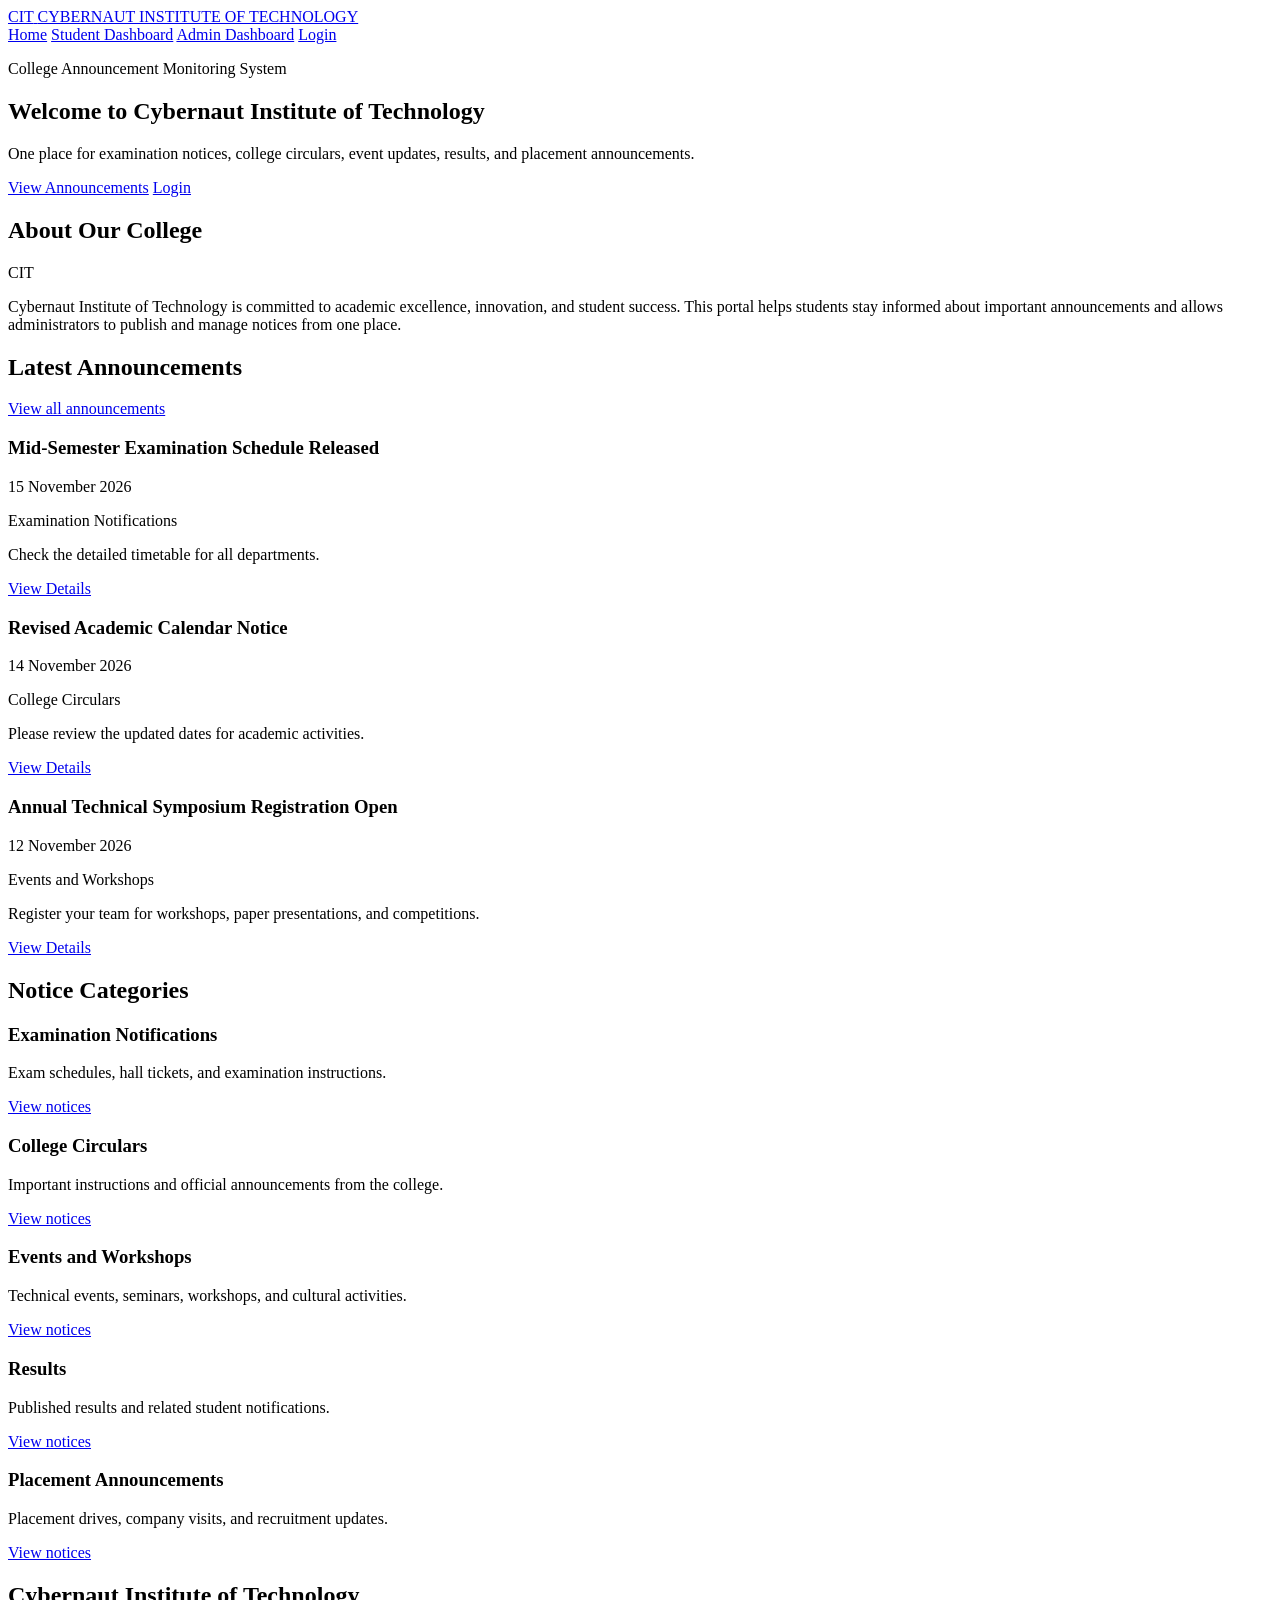
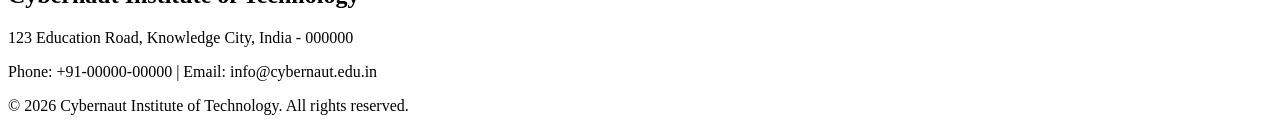
==== cybernaut-institute/index.html @ 92c9e874 "Initial commit for Cybernaut Institute" ====
<!DOCTYPE html>
<html lang="en">
<head>
  <meta charset="UTF-8">
  <meta name="viewport" content="width=device-width, initial-scale=1.0">
  <meta name="description" content="Official announcement portal of Cybernaut Institute of Technology.">
  <title>Home | Cybernaut Institute of Technology</title>

  <!-- All pages share this stylesheet and script. -->
  <link rel="stylesheet" href="css/style.css">
  <script src="js/script.js" defer></script>
</head>
<body>
  <!-- ===== HEADER SECTION ===== -->
  <header class="site-header">
    <a href="index.html" class="logo-link" aria-label="Cybernaut Institute of Technology home">
      <!-- Replace the placeholder with: <img src="images/logo.png" alt="Cybernaut Institute of Technology logo" width="80" height="80"> -->
      <span class="logo-placeholder" aria-hidden="true">CIT</span>
      <span class="college-name">CYBERNAUT INSTITUTE OF TECHNOLOGY</span>
    </a>
  </header>

  <!-- ===== NAVIGATION SECTION ===== -->
  <nav class="main-navigation" aria-label="Main navigation">
    <a href="index.html" aria-current="page">Home</a>
    <a href="student-dashboard.html">Student Dashboard</a>
    <a href="admin-dashboard.html">Admin Dashboard</a>
    <a href="login.html">Login</a>
  </nav>

  <main>
    <!-- ===== WELCOME SECTION ===== -->
    <section class="welcome-section" aria-labelledby="welcome-heading">
      <p class="welcome-label">College Announcement Monitoring System</p>
      <h1 id="welcome-heading">Welcome to Cybernaut Institute of Technology</h1>
      <p class="welcome-text">
        One place for examination notices, college circulars, event updates, results,
        and placement announcements.
      </p>
      <div class="hero-actions">
        <a href="student-dashboard.html" class="button-link">View Announcements</a>
        <a href="login.html" class="button-link button-link-secondary">Login</a>
      </div>
    </section>

    <!-- ===== COLLEGE INTRODUCTION SECTION ===== -->
    <section class="college-introduction" aria-labelledby="introduction-heading">
      <h2 id="introduction-heading">About Our College</h2>
      <div class="introduction-content">
        <div class="introduction-logo" aria-hidden="true">CIT</div>
        <p>
          Cybernaut Institute of Technology is committed to academic excellence, innovation,
          and student success. This portal helps students stay informed about important
          announcements and allows administrators to publish and manage notices from one place.
        </p>
      </div>
    </section>

    <!-- ===== LATEST ANNOUNCEMENTS PREVIEW SECTION ===== -->
    <section class="announcements-preview" aria-labelledby="latest-announcements-heading">
      <div class="section-heading-row">
        <h2 id="latest-announcements-heading">Latest Announcements</h2>
        <a href="student-dashboard.html">View all announcements</a>
      </div>

      <!-- FLASK: replace the three cards below with a loop over recent announcements. -->
      <div id="announcement-list" class="announcement-list">
        <article class="announcement-card" data-id="1" data-category="examination">
          <h3 class="announcement-title">Mid-Semester Examination Schedule Released</h3>
          <p class="announcement-date">15 November 2026</p>
          <span class="announcement-category">Examination Notifications</span>
          <p class="announcement-description">Check the detailed timetable for all departments.</p>
          <a href="#" class="view-details-link">View Details</a>
        </article>

        <article class="announcement-card" data-id="2" data-category="circular">
          <h3 class="announcement-title">Revised Academic Calendar Notice</h3>
          <p class="announcement-date">14 November 2026</p>
          <span class="announcement-category">College Circulars</span>
          <p class="announcement-description">Please review the updated dates for academic activities.</p>
          <a href="#" class="view-details-link">View Details</a>
        </article>

        <article class="announcement-card" data-id="3" data-category="events">
          <h3 class="announcement-title">Annual Technical Symposium Registration Open</h3>
          <p class="announcement-date">12 November 2026</p>
          <span class="announcement-category">Events and Workshops</span>
          <p class="announcement-description">Register your team for workshops, paper presentations, and competitions.</p>
          <a href="#" class="view-details-link">View Details</a>
        </article>
      </div>
    </section>

    <!-- ===== NOTICE CATEGORIES SECTION ===== -->
    <section class="notice-categories" aria-labelledby="categories-heading">
      <h2 id="categories-heading">Notice Categories</h2>
      <div class="category-grid">
        <article class="category-card">
          <h3>Examination Notifications</h3>
          <p>Exam schedules, hall tickets, and examination instructions.</p>
          <a href="student-dashboard.html#examination">View notices</a>
        </article>
        <article class="category-card">
          <h3>College Circulars</h3>
          <p>Important instructions and official announcements from the college.</p>
          <a href="student-dashboard.html#circular">View notices</a>
        </article>
        <article class="category-card">
          <h3>Events and Workshops</h3>
          <p>Technical events, seminars, workshops, and cultural activities.</p>
          <a href="student-dashboard.html#events">View notices</a>
        </article>
        <article class="category-card">
          <h3>Results</h3>
          <p>Published results and related student notifications.</p>
          <a href="student-dashboard.html#results">View notices</a>
        </article>
        <article class="category-card">
          <h3>Placement Announcements</h3>
          <p>Placement drives, company visits, and recruitment updates.</p>
          <a href="student-dashboard.html#placement">View notices</a>
        </article>
      </div>
    </section>
  </main>

  <!-- ===== FOOTER SECTION ===== -->
  <footer class="site-footer">
    <div>
      <h2>Cybernaut Institute of Technology</h2>
      <p>123 Education Road, Knowledge City, India - 000000</p>
      <p>Phone: +91-00000-00000 | Email: info@cybernaut.edu.in</p>
    </div>
    <p>&copy; 2026 Cybernaut Institute of Technology. All rights reserved.</p>
  </footer>
</body>
</html>
---- cybernaut-institute/css/style.css ----
/* Member 2 will write the CSS here */
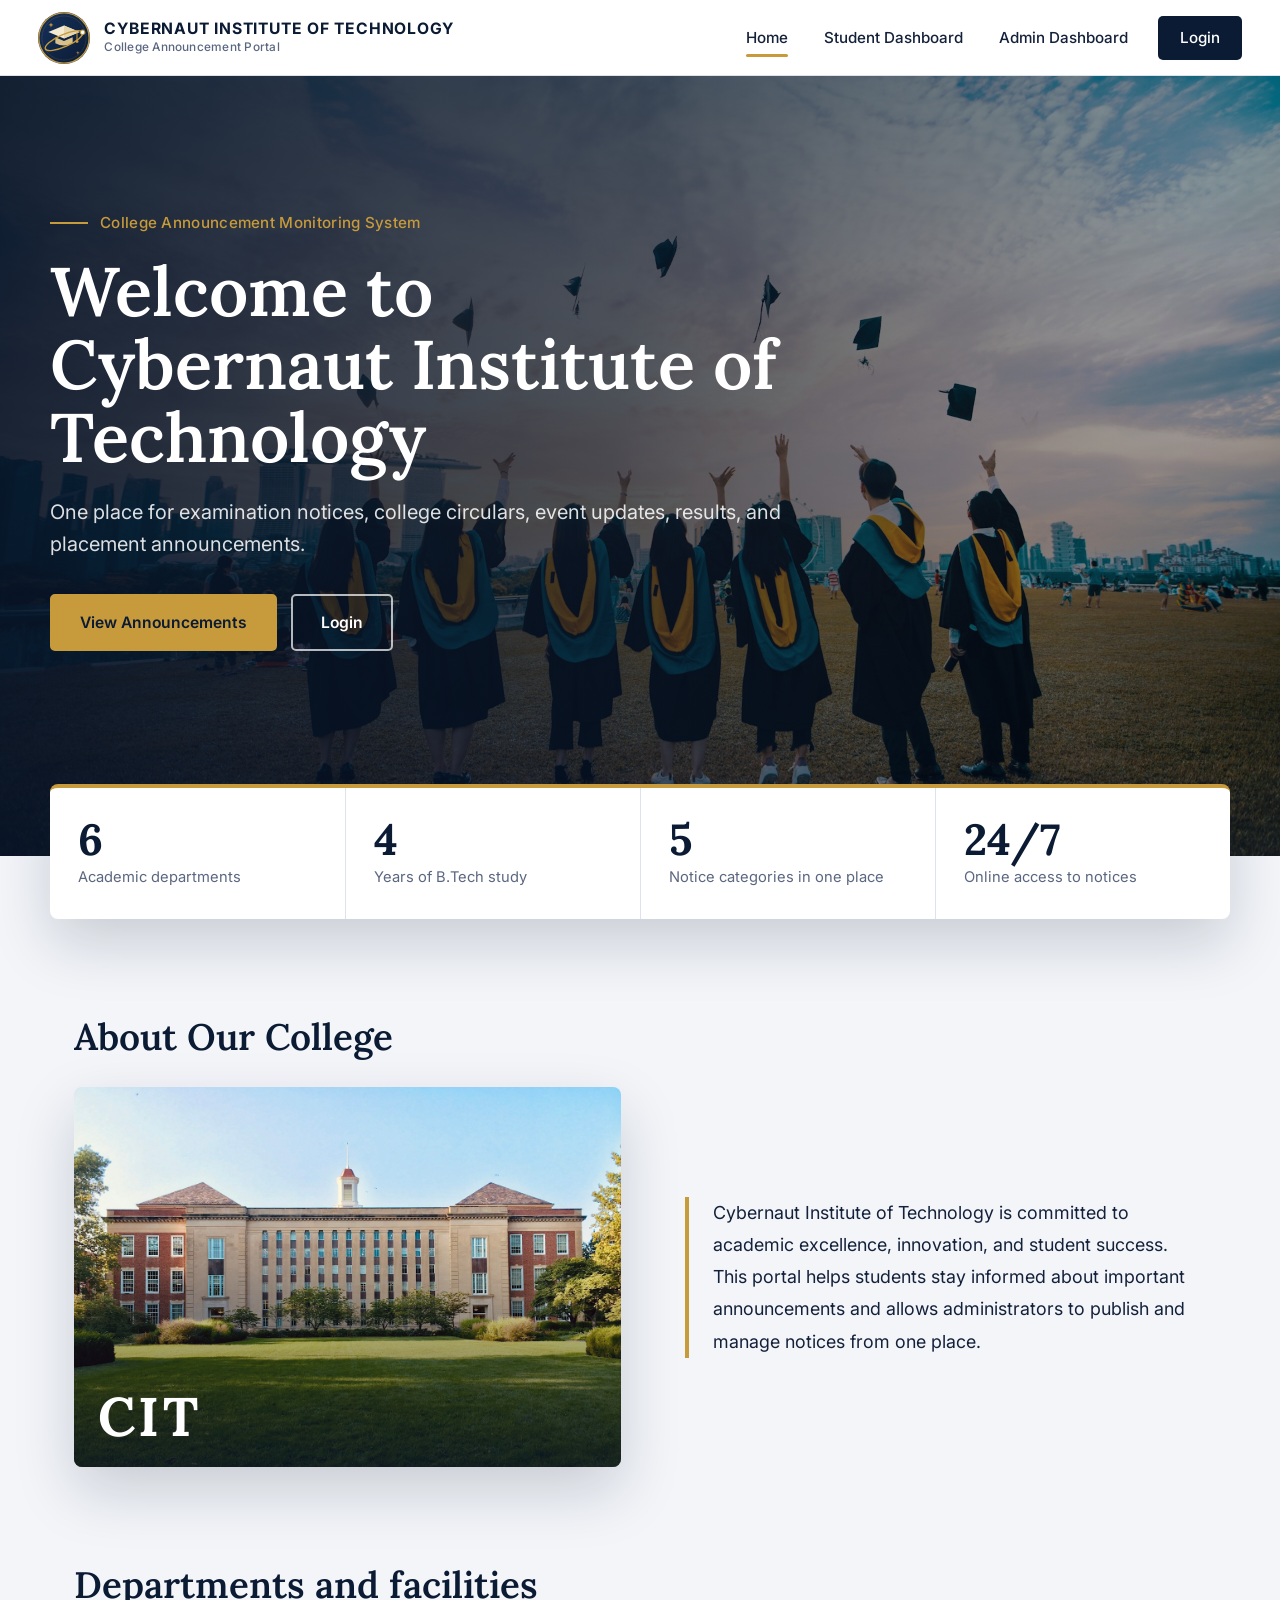
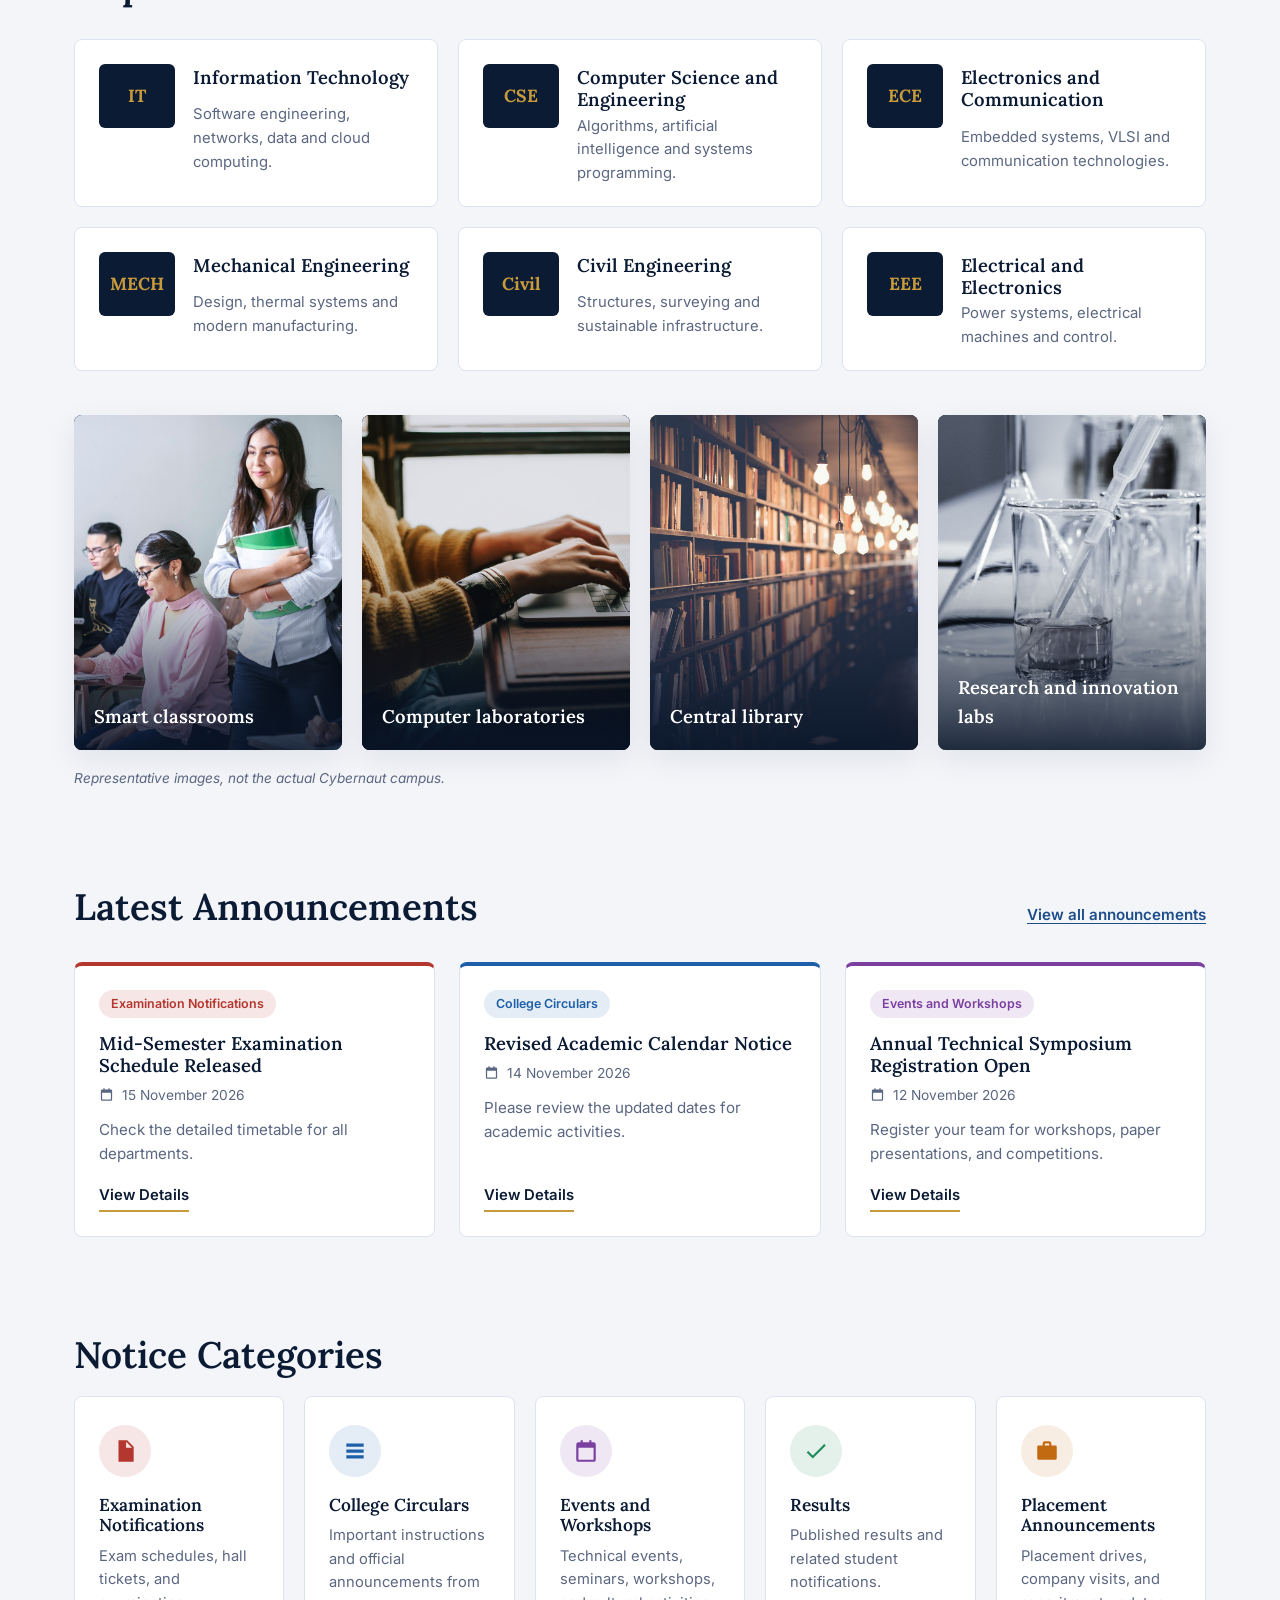
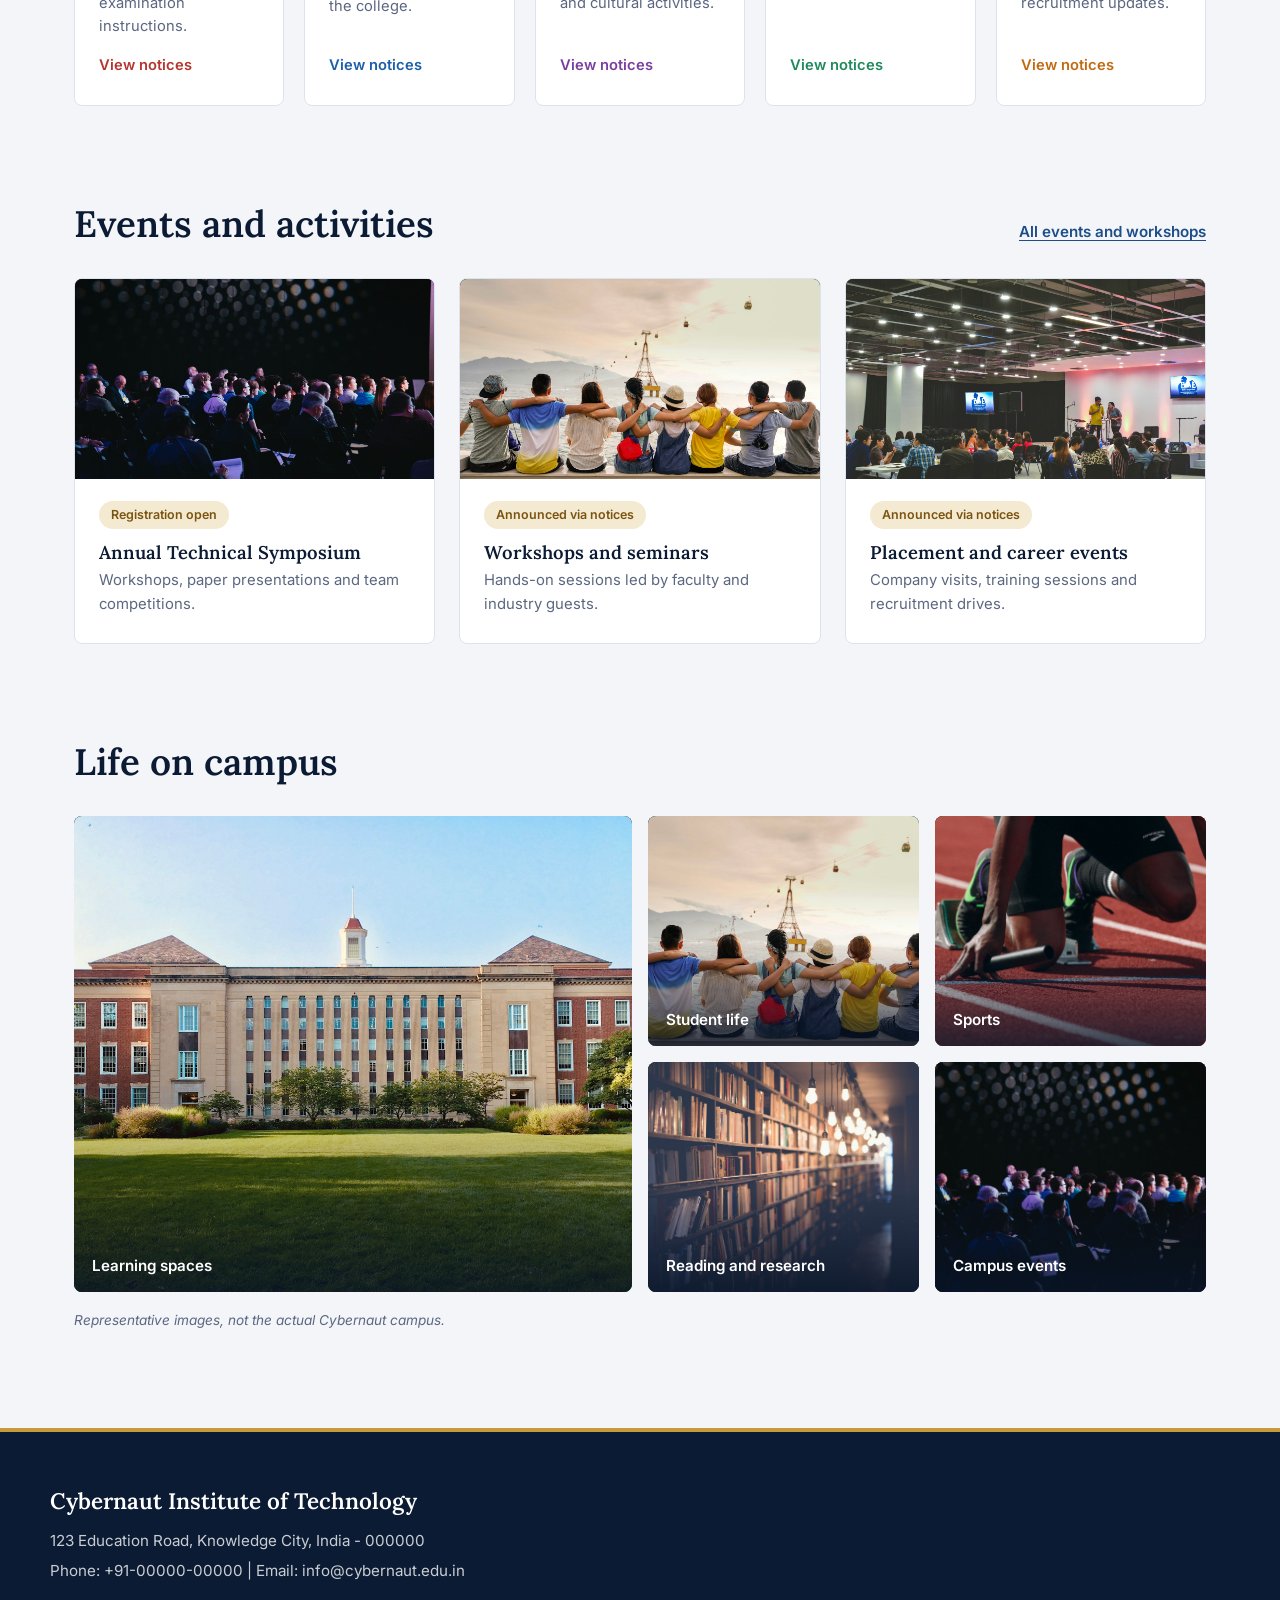
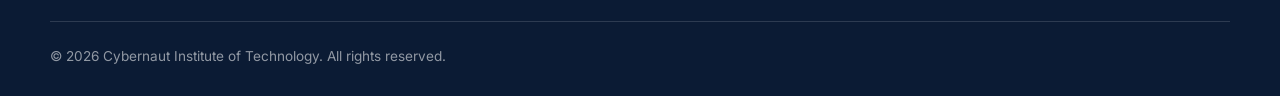
==== commit 0d826730: "Add files via upload" ====
--- a/cybernaut-institute/index.html
+++ b/cybernaut-institute/index.html
@@ -5,12 +5,13 @@
   <meta name="viewport" content="width=device-width, initial-scale=1.0">
   <meta name="description" content="Official announcement portal of Cybernaut Institute of Technology.">
   <title>Home | Cybernaut Institute of Technology</title>
+  <link rel="icon" type="image/svg+xml" href="images/logo.svg">
 
   <!-- All pages share this stylesheet and script. -->
   <link rel="stylesheet" href="css/style.css">
   <script src="js/script.js" defer></script>
 </head>
-<body>
+<body class="page-home">
   <!-- ===== HEADER SECTION ===== -->
   <header class="site-header">
     <a href="index.html" class="logo-link" aria-label="Cybernaut Institute of Technology home">
@@ -43,17 +44,50 @@
       </div>
     </section>
 
+
+    <!-- ===== CAMPUS AT A GLANCE (added by Member 2 for the design) =====
+         NOTE: figures below match the project's sample data. Replace with real college figures. -->
+    <section class="stats-strip" aria-label="Campus at a glance">
+      <div class="stat-item"><span class="stat-number">6</span><span class="stat-label">Academic departments</span></div>
+      <div class="stat-item"><span class="stat-number">4</span><span class="stat-label">Years of B.Tech study</span></div>
+      <div class="stat-item"><span class="stat-number">5</span><span class="stat-label">Notice categories in one place</span></div>
+      <div class="stat-item"><span class="stat-number">24/7</span><span class="stat-label">Online access to notices</span></div>
+    </section>
+
     <!-- ===== COLLEGE INTRODUCTION SECTION ===== -->
     <section class="college-introduction" aria-labelledby="introduction-heading">
       <h2 id="introduction-heading">About Our College</h2>
       <div class="introduction-content">
-        <div class="introduction-logo" aria-hidden="true">CIT</div>
+        <div class="introduction-logo photo photo-campus-building" aria-hidden="true"><span class="introduction-monogram">CIT</span></div>
         <p>
           Cybernaut Institute of Technology is committed to academic excellence, innovation,
           and student success. This portal helps students stay informed about important
           announcements and allows administrators to publish and manage notices from one place.
         </p>
       </div>
+    </section>
+
+    <!-- ===== DEPARTMENTS AND FACILITIES (added by Member 2 for the design) ===== -->
+    <section class="departments-section" aria-labelledby="departments-heading">
+      <div class="section-heading-row">
+        <h2 id="departments-heading">Departments and facilities</h2>
+      </div>
+      <div class="department-grid">
+        <article class="department-card"><span class="department-code">IT</span><h3>Information Technology</h3><p>Software engineering, networks, data and cloud computing.</p></article>
+        <article class="department-card"><span class="department-code">CSE</span><h3>Computer Science and Engineering</h3><p>Algorithms, artificial intelligence and systems programming.</p></article>
+        <article class="department-card"><span class="department-code">ECE</span><h3>Electronics and Communication</h3><p>Embedded systems, VLSI and communication technologies.</p></article>
+        <article class="department-card"><span class="department-code">MECH</span><h3>Mechanical Engineering</h3><p>Design, thermal systems and modern manufacturing.</p></article>
+        <article class="department-card"><span class="department-code">Civil</span><h3>Civil Engineering</h3><p>Structures, surveying and sustainable infrastructure.</p></article>
+        <article class="department-card"><span class="department-code">EEE</span><h3>Electrical and Electronics</h3><p>Power systems, electrical machines and control.</p></article>
+      </div>
+
+      <div class="facility-grid">
+        <figure class="facility-card"><div class="photo photo-classroom" role="img" aria-label="Representative image of a smart classroom"></div><figcaption>Smart classrooms</figcaption></figure>
+        <figure class="facility-card"><div class="photo photo-computer-lab" role="img" aria-label="Representative image of a computer laboratory"></div><figcaption>Computer laboratories</figcaption></figure>
+        <figure class="facility-card"><div class="photo photo-library" role="img" aria-label="Representative image of a library"></div><figcaption>Central library</figcaption></figure>
+        <figure class="facility-card"><div class="photo photo-research-lab" role="img" aria-label="Representative image of a research laboratory"></div><figcaption>Research and innovation labs</figcaption></figure>
+      </div>
+      <p class="image-note">Representative images, not the actual Cybernaut campus.</p>
     </section>
 
     <!-- ===== LATEST ANNOUNCEMENTS PREVIEW SECTION ===== -->
@@ -122,6 +156,34 @@
         </article>
       </div>
     </section>
+
+    <!-- ===== EVENTS AND ACTIVITIES (added by Member 2 for the design) ===== -->
+    <section class="events-section" aria-labelledby="events-heading">
+      <div class="section-heading-row">
+        <h2 id="events-heading">Events and activities</h2>
+        <a href="student-dashboard.html#events">All events and workshops</a>
+      </div>
+      <div class="event-grid">
+        <article class="event-card"><div class="photo photo-events" role="img" aria-label="Representative image of a college event"></div><div class="event-body"><span class="event-status">Registration open</span><h3>Annual Technical Symposium</h3><p>Workshops, paper presentations and team competitions.</p></div></article>
+        <article class="event-card"><div class="photo photo-student-activity" role="img" aria-label="Representative image of students working together"></div><div class="event-body"><span class="event-status">Announced via notices</span><h3>Workshops and seminars</h3><p>Hands-on sessions led by faculty and industry guests.</p></div></article>
+        <article class="event-card"><div class="photo photo-graduation" role="img" aria-label="Representative image of a graduation ceremony"></div><div class="event-body"><span class="event-status">Announced via notices</span><h3>Placement and career events</h3><p>Company visits, training sessions and recruitment drives.</p></div></article>
+      </div>
+    </section>
+
+    <!-- ===== CAMPUS LIFE GALLERY (added by Member 2 for the design) ===== -->
+    <section class="campus-gallery" aria-labelledby="gallery-heading">
+      <div class="section-heading-row">
+        <h2 id="gallery-heading">Life on campus</h2>
+      </div>
+      <div class="gallery-grid">
+        <figure class="gallery-item gallery-large"><div class="photo photo-campus-building" role="img" aria-label="Representative image of a modern campus building"></div><figcaption>Learning spaces</figcaption></figure>
+        <figure class="gallery-item"><div class="photo photo-student-activity" role="img" aria-label="Representative image of students on campus"></div><figcaption>Student life</figcaption></figure>
+        <figure class="gallery-item"><div class="photo photo-sports" role="img" aria-label="Representative image of campus sports"></div><figcaption>Sports</figcaption></figure>
+        <figure class="gallery-item"><div class="photo photo-library" role="img" aria-label="Representative image of a library"></div><figcaption>Reading and research</figcaption></figure>
+        <figure class="gallery-item"><div class="photo photo-events" role="img" aria-label="Representative image of a college event"></div><figcaption>Campus events</figcaption></figure>
+      </div>
+      <p class="image-note">Representative images, not the actual Cybernaut campus.</p>
+    </section>
   </main>
 
   <!-- ===== FOOTER SECTION ===== -->
--- a/cybernaut-institute/css/style.css
+++ b/cybernaut-institute/css/style.css
@@ -1 +1,615 @@
-/* Member 2 will write the CSS here */+/* ==========================================================================
+   CYBERNAUT INSTITUTE OF TECHNOLOGY - Announcement Portal
+   Member 2: UI/UX and CSS
+   Pages: index, login, student-dashboard, admin-dashboard
+   Rule: this file only styles the existing HTML. IDs, classes, form names and
+   data-attributes are untouched. To change the theme, edit the :root variables.
+   ========================================================================== */
+
+@import url("https://fonts.googleapis.com/css2?family=Inter:wght@400;500;600;700&family=Lora:wght@500;600;700&display=swap");
+
+/* ===== 1. THEME VARIABLES (change colours and fonts here) ===== */
+:root {
+  --navy: #0b1b34;
+  --navy-2: #13294b;
+  --blue: #1d4e89;
+  --gold: #c79a3b;
+  --gold-dark: #a87d22;
+  --gold-soft: #f4ead2;
+  --bg: #f3f5f9;
+  --white: #ffffff;
+  --ink: #14213a;
+  --muted: #5b6781;
+  --line: #dde3ee;
+
+  --red: #b4372f;
+  --green: #1f8a5b;
+  --amber: #b86e00;
+  --purple: #7b3fa0;
+  --sky: #1d5fa8;
+  --orange: #c26a12;
+
+  --font-head: "Lora", Georgia, "Times New Roman", serif;
+  --font-body: "Inter", "Segoe UI", system-ui, -apple-system, Arial, sans-serif;
+
+  --header-h: 76px;
+  --sidebar-w: 264px;
+  --container: 1180px;
+  --radius: 8px;
+  --radius-sm: 5px;
+  --shadow: 0 10px 30px rgba(11, 27, 52, 0.08);
+  --shadow-lg: 0 24px 60px rgba(11, 27, 52, 0.18);
+}
+
+/* ===== 2. ICONS (mask images so they take the text colour) ===== */
+:root {
+  --i-home: url("data:image/svg+xml,%3Csvg xmlns='http://www.w3.org/2000/svg' viewBox='0 0 24 24'%3E%3Cpath d='M12 3l9 8h-3v9h-5v-6h-2v6H6v-9H3z'/%3E%3C/svg%3E");
+  --i-cap: url("data:image/svg+xml,%3Csvg xmlns='http://www.w3.org/2000/svg' viewBox='0 0 24 24'%3E%3Cpath d='M12 3L1 9l11 6 9-4.9V17h2V9L12 3zM5 13.2v4L12 21l7-3.8v-4L12 17l-7-3.8z'/%3E%3C/svg%3E");
+  --i-shield: url("data:image/svg+xml,%3Csvg xmlns='http://www.w3.org/2000/svg' viewBox='0 0 24 24'%3E%3Cpath d='M12 2l8 3v6c0 5-3.4 9.7-8 11-4.6-1.3-8-6-8-11V5l8-3zm-1 13l6-6-1.4-1.4L11 12.2 8.4 9.6 7 11l4 4z'/%3E%3C/svg%3E");
+  --i-login: url("data:image/svg+xml,%3Csvg xmlns='http://www.w3.org/2000/svg' viewBox='0 0 24 24'%3E%3Cpath d='M10 17l5-5-5-5v3H3v4h7v3zM19 3h-8v2h8v14h-8v2h8a2 2 0 002-2V5a2 2 0 00-2-2z'/%3E%3C/svg%3E");
+  --i-calendar: url("data:image/svg+xml,%3Csvg xmlns='http://www.w3.org/2000/svg' viewBox='0 0 24 24'%3E%3Cpath d='M7 2v2H5a2 2 0 00-2 2v14a2 2 0 002 2h14a2 2 0 002-2V6a2 2 0 00-2-2h-2V2h-2v2H9V2H7zM5 9h14v11H5V9z'/%3E%3C/svg%3E");
+  --i-doc: url("data:image/svg+xml,%3Csvg xmlns='http://www.w3.org/2000/svg' viewBox='0 0 24 24'%3E%3Cpath d='M6 2h8l6 6v14H6V2zm7 1.5V9h5.5L13 3.5zM8 13h8v2H8v-2zm0 4h8v2H8v-2z'/%3E%3C/svg%3E");
+  --i-check: url("data:image/svg+xml,%3Csvg xmlns='http://www.w3.org/2000/svg' viewBox='0 0 24 24'%3E%3Cpath d='M9 16.2L4.8 12l-1.4 1.4L9 19 21 7l-1.4-1.4z'/%3E%3C/svg%3E");
+  --i-briefcase: url("data:image/svg+xml,%3Csvg xmlns='http://www.w3.org/2000/svg' viewBox='0 0 24 24'%3E%3Cpath d='M10 3h4a2 2 0 012 2v2h4a1 1 0 011 1v11a1 1 0 01-1 1H4a1 1 0 01-1-1V8a1 1 0 011-1h4V5a2 2 0 012-2zm0 2v2h4V5h-4z'/%3E%3C/svg%3E");
+  --i-list: url("data:image/svg+xml,%3Csvg xmlns='http://www.w3.org/2000/svg' viewBox='0 0 24 24'%3E%3Cpath d='M4 5h16v3H4V5zm0 5.5h16v3H4v-3zM4 16h16v3H4v-3z'/%3E%3C/svg%3E");
+}
+
+/* ===== 3. PHOTO SLOTS =====
+   Each photo area tries images/<name>.jpg first. If the file is missing, the
+   navy gradient underneath shows instead, so the page never looks broken.
+   To add a real photo: save it in images/ with the exact file name below. */
+.photo {
+  background-color: var(--navy-2);
+  background-size: cover;
+  background-position: center;
+  background-repeat: no-repeat;
+}
+.photo-campus-building  { background-image: url("../images/campus-building.jpg"), radial-gradient(circle at 75% 20%, rgba(199, 154, 59, 0.35), transparent 40%), repeating-linear-gradient(90deg, rgba(255, 255, 255, 0.05) 0 2px, transparent 2px 56px), linear-gradient(160deg, #13294b 0%, #1d4e89 60%, #3f86a8 100%); }
+.photo-classroom        { background-image: url("../images/classroom.jpg"), repeating-linear-gradient(90deg, rgba(255, 255, 255, 0.05) 0 2px, transparent 2px 48px), linear-gradient(150deg, #1d4e89 0%, #2b6b9c 100%); }
+.photo-computer-lab     { background-image: url("../images/computer-lab.jpg"), repeating-linear-gradient(90deg, rgba(255, 255, 255, 0.05) 0 2px, transparent 2px 48px), linear-gradient(150deg, #0b1b34 0%, #1f5f7a 100%); }
+.photo-library          { background-image: url("../images/library.jpg"), repeating-linear-gradient(90deg, rgba(255, 255, 255, 0.06) 0 2px, transparent 2px 40px), linear-gradient(150deg, #5a3d1e 0%, #8a6a3a 100%); }
+.photo-research-lab     { background-image: url("../images/research-lab.jpg"), repeating-linear-gradient(90deg, rgba(255, 255, 255, 0.05) 0 2px, transparent 2px 48px), linear-gradient(150deg, #123a3f 0%, #2a7d7a 100%); }
+.photo-events           { background-image: url("../images/events.jpg"), repeating-linear-gradient(90deg, rgba(255, 255, 255, 0.05) 0 2px, transparent 2px 48px), linear-gradient(150deg, #3b2a63 0%, #7b3fa0 100%); }
+.photo-student-activity { background-image: url("../images/student-activity.jpg"), repeating-linear-gradient(90deg, rgba(255, 255, 255, 0.05) 0 2px, transparent 2px 48px), linear-gradient(150deg, #1f4d3a 0%, #2f8a62 100%); }
+.photo-graduation       { background-image: url("../images/graduation.jpg"), repeating-linear-gradient(90deg, rgba(255, 255, 255, 0.06) 0 2px, transparent 2px 48px), linear-gradient(150deg, #7a5410 0%, #c79a3b 100%); }
+.photo-sports           { background-image: url("../images/sports.jpg"), repeating-linear-gradient(90deg, rgba(255, 255, 255, 0.05) 0 2px, transparent 2px 48px), linear-gradient(150deg, #7a2f1d 0%, #c26a12 100%); }
+
+/* ===== 4. RESET AND BASE ===== */
+*, *::before, *::after { box-sizing: border-box; }
+html { scroll-behavior: smooth; scroll-padding-top: calc(var(--header-h) + 16px); }
+body {
+  margin: 0;
+  padding-top: var(--header-h);
+  font-family: var(--font-body);
+  font-size: 16px;
+  line-height: 1.6;
+  color: var(--ink);
+  background: var(--bg);
+  overflow-x: hidden;
+  -webkit-font-smoothing: antialiased;
+}
+img { max-width: 100%; display: block; }
+h1, h2, h3 { font-family: var(--font-head); color: var(--navy); line-height: 1.2; margin: 0 0 0.5em; font-weight: 600; }
+h2 { font-size: clamp(1.7rem, 3vw, 2.3rem); }
+h3 { font-size: 1.15rem; }
+p { margin: 0 0 1em; }
+a { color: var(--blue); text-underline-offset: 3px; }
+a:hover { color: var(--gold-dark); }
+:focus-visible { outline: 3px solid var(--gold); outline-offset: 2px; border-radius: 3px; }
+
+/* ===== 5. HEADER AND TOP NAVIGATION (shared on every page) ===== */
+.site-header {
+  position: fixed; top: 0; left: 0; right: 0; z-index: 50;
+  height: var(--header-h);
+  display: flex; align-items: center;
+  padding: 0 clamp(16px, 3vw, 40px);
+  background: var(--white);
+  border-bottom: 1px solid var(--line);
+}
+.logo-link { display: flex; align-items: center; gap: 14px; text-decoration: none; color: var(--navy); }
+/* Logo: images/logo.svg. The "CIT" text stays in the HTML as a fallback but is hidden.
+   To use your own logo, replace images/logo.svg (or logo.png and change the file name below). */
+.logo-placeholder {
+  display: block; flex: none;
+  width: 52px; height: 52px; border-radius: 50%;
+  background: var(--navy) url("../images/logo.svg") center / contain no-repeat;
+  font-size: 0; color: transparent; overflow: hidden;
+}
+.college-name {
+  display: flex; flex-direction: column;
+  font-weight: 700; font-size: 0.98rem; letter-spacing: 0.05em; line-height: 1.15; color: var(--navy);
+}
+.college-name::after {
+  content: "College Announcement Portal";
+  font-weight: 500; font-size: 0.74rem; letter-spacing: 0.02em; color: var(--muted); margin-top: 3px;
+}
+
+.main-navigation {
+  position: fixed; top: 0; right: 0; z-index: 51;
+  height: var(--header-h);
+  display: flex; align-items: center; gap: 4px;
+  padding: 0 clamp(16px, 3vw, 40px);
+}
+.main-navigation a {
+  display: inline-flex; align-items: center; gap: 8px;
+  padding: 10px 16px; border-radius: var(--radius-sm);
+  font-size: 0.95rem; font-weight: 500; color: var(--ink); text-decoration: none;
+  position: relative; transition: color 0.2s, background 0.2s;
+}
+.main-navigation a::before {
+  content: ""; display: none; width: 18px; height: 18px; background: currentColor; flex: none;
+  -webkit-mask: var(--ico) center / contain no-repeat; mask: var(--ico) center / contain no-repeat;
+}
+.main-navigation a[href="index.html"] { --ico: var(--i-home); }
+.main-navigation a[href="student-dashboard.html"] { --ico: var(--i-cap); }
+.main-navigation a[href="admin-dashboard.html"] { --ico: var(--i-shield); }
+.main-navigation a[href="login.html"] { --ico: var(--i-login); }
+.main-navigation a:hover { color: var(--blue); background: var(--bg); }
+.main-navigation a[aria-current="page"]::after {
+  content: ""; position: absolute; left: 16px; right: 16px; bottom: 3px; height: 3px; background: var(--gold); border-radius: 2px;
+}
+/* Login link is a button in the top bar */
+.main-navigation a[href="login.html"] { margin-left: 10px; background: var(--navy); color: var(--white); padding: 10px 22px; }
+.main-navigation a[href="login.html"]:hover { background: var(--gold); color: var(--navy); }
+.main-navigation a[href="login.html"][aria-current="page"]::after { display: none; }
+
+/* ===== 6. BUTTONS ===== */
+.button-link, .login-button, .submit-button {
+  display: inline-flex; align-items: center; justify-content: center; gap: 8px;
+  padding: 14px 28px; border: 2px solid var(--gold); border-radius: var(--radius-sm);
+  background: var(--gold); color: var(--navy);
+  font-family: var(--font-body); font-size: 0.98rem; font-weight: 600; text-decoration: none; cursor: pointer;
+  transition: background 0.2s, color 0.2s, border-color 0.2s, transform 0.2s;
+}
+.button-link:hover, .submit-button:hover { background: #d9ae55; border-color: #d9ae55; color: var(--navy); transform: translateY(-1px); }
+.button-link-secondary { background: transparent; color: var(--white); border-color: rgba(255, 255, 255, 0.7); }
+.button-link-secondary:hover { background: var(--white); border-color: var(--white); color: var(--navy); }
+
+/* ===== 7. HOME PAGE ===== */
+/* --- 7a. Hero --- */
+.page-home .welcome-section {
+  position: relative;
+  min-height: clamp(560px, calc(100vh - var(--header-h)), 780px);
+  display: flex; flex-direction: column; justify-content: center; align-items: flex-start;
+  padding: 80px max(24px, calc((100% - var(--container)) / 2)) 150px;
+  color: var(--white);
+  background-image:
+    linear-gradient(95deg, rgba(8, 20, 40, 0.92) 0%, rgba(8, 20, 40, 0.72) 48%, rgba(8, 20, 40, 0.25) 100%),
+    url("../images/campus-hero.jpg"),
+    radial-gradient(circle at 78% 30%, rgba(199, 154, 59, 0.28), transparent 42%),
+    repeating-linear-gradient(90deg, rgba(255, 255, 255, 0.04) 0 2px, transparent 2px 64px),
+    linear-gradient(160deg, #0b1b34 0%, #17407a 55%, #2a7d9a 100%);
+  background-size: cover; background-position: center;
+}
+.page-home .welcome-section > * { max-width: 740px; }
+.welcome-label {
+  display: flex; align-items: center; gap: 12px;
+  margin-bottom: 20px; font-size: 0.95rem; font-weight: 500; color: var(--gold); letter-spacing: 0.02em;
+}
+.welcome-label::before { content: ""; width: 38px; height: 2px; background: var(--gold); }
+.welcome-section h1 { color: var(--white); font-size: clamp(2.4rem, 5.4vw, 4.3rem); line-height: 1.06; margin-bottom: 22px; }
+.welcome-text { font-size: clamp(1.05rem, 1.6vw, 1.25rem); color: rgba(255, 255, 255, 0.86); max-width: 600px; margin-bottom: 34px; }
+.hero-actions { display: flex; flex-wrap: wrap; gap: 14px; }
+
+/* --- 7b. Stats strip (overlaps the hero) --- */
+.stats-strip {
+  position: relative; z-index: 2;
+  width: min(var(--container), calc(100% - 48px)); margin: -72px auto 0;
+  display: grid; grid-template-columns: repeat(4, 1fr);
+  background: var(--white); border-radius: var(--radius); box-shadow: var(--shadow-lg);
+  border-top: 4px solid var(--gold);
+}
+.stat-item { padding: 30px 28px; display: flex; flex-direction: column; gap: 4px; }
+.stat-item + .stat-item { border-left: 1px solid var(--line); }
+.stat-number { font-family: var(--font-head); font-weight: 700; font-size: clamp(2rem, 3.4vw, 2.9rem); line-height: 1; color: var(--navy); }
+.stat-label { font-size: 0.92rem; color: var(--muted); }
+
+/* --- 7c. Shared section container --- */
+.page-home main > section:not(.welcome-section):not(.stats-strip) {
+  width: min(var(--container), 100%); margin: 0 auto; padding: 96px 24px 0;
+}
+.page-home main { padding-bottom: 96px; }
+.section-heading-row { display: flex; align-items: baseline; justify-content: space-between; gap: 16px; flex-wrap: wrap; margin-bottom: 32px; }
+.section-heading-row h2 { margin: 0; }
+.section-heading-row a { font-weight: 600; font-size: 0.95rem; }
+
+/* --- 7d. About --- */
+.college-introduction h2 { margin-bottom: 28px; }
+.introduction-content { display: grid; grid-template-columns: 1.05fr 1fr; gap: clamp(28px, 5vw, 64px); align-items: center; }
+.introduction-logo {
+  position: relative; min-height: 380px; border-radius: var(--radius); overflow: hidden; box-shadow: var(--shadow-lg);
+  display: flex; align-items: flex-end; padding: 24px;
+}
+.introduction-logo::before { content: ""; position: absolute; inset: 0; background: linear-gradient(180deg, transparent 40%, rgba(8, 20, 40, 0.75)); }
+.introduction-monogram {
+  position: relative; font-family: var(--font-head); font-weight: 700; font-size: 3.4rem; letter-spacing: 0.06em; color: var(--white); line-height: 1;
+}
+.introduction-content p { font-size: 1.12rem; line-height: 1.8; color: var(--ink); border-left: 4px solid var(--gold); padding-left: 24px; margin: 0; max-width: 56ch; }
+
+/* --- 7e. Departments and facilities --- */
+.department-grid { display: grid; grid-template-columns: repeat(auto-fill, minmax(320px, 1fr)); gap: 20px; margin-bottom: 44px; }
+.department-card {
+  background: var(--white); border: 1px solid var(--line); border-radius: var(--radius);
+  padding: 24px 24px 20px; display: grid; grid-template-columns: 76px 1fr; column-gap: 18px; align-items: start;
+  transition: box-shadow 0.25s, border-color 0.25s;
+}
+.department-card:hover { box-shadow: var(--shadow); border-color: var(--gold); }
+.department-code {
+  grid-row: 1 / span 2; display: grid; place-items: center; height: 64px; border-radius: 6px;
+  background: var(--navy); color: var(--gold); font-family: var(--font-head); font-weight: 700; font-size: 1.1rem;
+}
+.department-card h3 { margin: 2px 0 4px; }
+.department-card p { margin: 0; font-size: 0.93rem; color: var(--muted); }
+
+.facility-grid { display: grid; grid-template-columns: repeat(4, 1fr); gap: 20px; }
+.facility-card { margin: 0; position: relative; border-radius: var(--radius); overflow: hidden; aspect-ratio: 4 / 5; box-shadow: var(--shadow); }
+.facility-card .photo { position: absolute; inset: 0; transition: transform 0.6s ease; }
+.facility-card:hover .photo { transform: scale(1.05); }
+.facility-card::after { content: ""; position: absolute; inset: 0; background: linear-gradient(180deg, transparent 45%, rgba(8, 20, 40, 0.88)); pointer-events: none; }
+.facility-card figcaption { position: absolute; left: 20px; right: 20px; bottom: 18px; z-index: 1; color: var(--white); font-family: var(--font-head); font-size: 1.15rem; font-weight: 600; }
+.image-note { margin: 18px 0 0; font-size: 0.85rem; color: var(--muted); font-style: italic; }
+
+/* --- 7f. Announcement cards (also used on the student dashboard) --- */
+.announcement-list { display: grid; grid-template-columns: repeat(auto-fill, minmax(300px, 1fr)); gap: 24px; }
+.announcement-card {
+  --cat: var(--blue);
+  position: relative; display: flex; flex-direction: column;
+  background: var(--white); border: 1px solid var(--line); border-top: 4px solid var(--cat); border-radius: var(--radius);
+  padding: 24px; transition: transform 0.25s, box-shadow 0.25s;
+}
+.announcement-card:hover { transform: translateY(-4px); box-shadow: var(--shadow); }
+.announcement-card[data-category="examination"] { --cat: var(--red); }
+.announcement-card[data-category="circular"]    { --cat: var(--sky); }
+.announcement-card[data-category="events"]      { --cat: var(--purple); }
+.announcement-card[data-category="results"]     { --cat: var(--green); }
+.announcement-card[data-category="placement"]   { --cat: var(--orange); }
+.announcement-category {
+  order: 1; align-self: flex-start; margin-bottom: 14px; padding: 4px 12px; border-radius: 99px;
+  font-size: 0.78rem; font-weight: 600; color: var(--cat);
+  background: color-mix(in srgb, var(--cat) 12%, white);
+}
+.announcement-title { order: 2; font-size: 1.15rem; margin-bottom: 8px; }
+.announcement-date { order: 3; display: flex; align-items: center; gap: 8px; margin-bottom: 12px; font-size: 0.86rem; color: var(--muted); }
+.announcement-date::before {
+  content: ""; width: 15px; height: 15px; background: currentColor;
+  -webkit-mask: var(--i-calendar) center / contain no-repeat; mask: var(--i-calendar) center / contain no-repeat;
+}
+.announcement-description { order: 4; flex: 1; font-size: 0.95rem; color: var(--muted); margin-bottom: 18px; }
+.view-details-link {
+  order: 5; align-self: flex-start; font-weight: 600; font-size: 0.93rem; color: var(--navy);
+  text-decoration: none; border-bottom: 2px solid var(--gold); padding-bottom: 2px;
+}
+.view-details-link:hover { color: var(--gold-dark); }
+/* Hooks for Member 3 (JavaScript): read and bookmark visual states */
+.announcement-card.is-read { opacity: 0.72; }
+.announcement-card.is-unread::after { content: ""; position: absolute; top: 16px; right: 16px; width: 10px; height: 10px; border-radius: 50%; background: var(--gold); }
+.announcement-card.is-bookmarked { box-shadow: 0 0 0 2px var(--gold); }
+
+/* --- 7g. Notice categories --- */
+.category-grid { display: grid; grid-template-columns: repeat(auto-fit, minmax(210px, 1fr)); gap: 20px; }
+.category-card {
+  --cat: var(--blue);
+  position: relative;
+  background: var(--white); border: 1px solid var(--line); border-radius: var(--radius); padding: 28px 24px;
+  display: flex; flex-direction: column; transition: transform 0.25s, box-shadow 0.25s;
+}
+.category-card:hover { transform: translateY(-4px); box-shadow: var(--shadow); }
+.category-card:nth-child(1) { --cat: var(--red);    --ico: var(--i-doc); }
+.category-card:nth-child(2) { --cat: var(--sky);    --ico: var(--i-list); }
+.category-card:nth-child(3) { --cat: var(--purple); --ico: var(--i-calendar); }
+.category-card:nth-child(4) { --cat: var(--green);  --ico: var(--i-check); }
+.category-card:nth-child(5) { --cat: var(--orange); --ico: var(--i-briefcase); }
+/* tinted circle + icon */
+.category-card::before {
+  content: ""; width: 52px; height: 52px; margin-bottom: 18px; border-radius: 50%;
+  background: color-mix(in srgb, var(--cat) 12%, white);
+}
+.category-card::after {
+  content: ""; position: absolute; top: 41px; left: 37px; width: 26px; height: 26px; background: var(--cat);
+  -webkit-mask: var(--ico) center / contain no-repeat; mask: var(--ico) center / contain no-repeat;
+}
+.category-card h3 { font-size: 1.08rem; }
+.category-card p { flex: 1; font-size: 0.92rem; color: var(--muted); }
+.category-card a { font-weight: 600; font-size: 0.92rem; color: var(--cat); text-decoration: none; }
+.category-card a:hover { text-decoration: underline; }
+
+/* --- 7h. Events and gallery --- */
+.event-grid { display: grid; grid-template-columns: repeat(3, 1fr); gap: 24px; }
+.event-card { background: var(--white); border: 1px solid var(--line); border-radius: var(--radius); overflow: hidden; transition: box-shadow 0.25s; }
+.event-card:hover { box-shadow: var(--shadow); }
+.event-card .photo { height: 200px; }
+.event-body { padding: 22px 24px 26px; }
+.event-status { display: inline-block; margin-bottom: 12px; padding: 4px 12px; border-radius: 99px; font-size: 0.78rem; font-weight: 600; background: var(--gold-soft); color: #7a5410; }
+.event-body h3 { margin-bottom: 6px; }
+.event-body p { margin: 0; font-size: 0.93rem; color: var(--muted); }
+
+.gallery-grid { display: grid; grid-template-columns: repeat(4, 1fr); grid-auto-rows: 230px; gap: 16px; }
+.gallery-item { margin: 0; position: relative; border-radius: var(--radius); overflow: hidden; }
+.gallery-large { grid-column: span 2; grid-row: span 2; }
+.gallery-item .photo { position: absolute; inset: 0; transition: transform 0.6s ease; }
+.gallery-item:hover .photo { transform: scale(1.05); }
+.gallery-item::after { content: ""; position: absolute; inset: 0; background: linear-gradient(180deg, transparent 55%, rgba(8, 20, 40, 0.8)); pointer-events: none; }
+.gallery-item figcaption { position: absolute; left: 18px; bottom: 14px; z-index: 1; color: var(--white); font-weight: 600; font-size: 0.95rem; }
+
+/* ===== 8. LOGIN PAGE (split screen) ===== */
+.page-login { background: var(--white); }
+.login-main {
+  min-height: calc(100vh - var(--header-h));
+  display: grid; grid-template-columns: minmax(0, 5fr) minmax(0, 6fr); grid-template-rows: auto auto 1fr;
+}
+/* left: photo panel built from the main element's own pseudo-element */
+.login-main::before {
+  content: "Every notice that matters, in one place.";
+  grid-column: 1; grid-row: 1 / span 3;
+  display: flex; align-items: flex-end; padding: clamp(28px, 4vw, 64px);
+  font-family: var(--font-head); font-weight: 600; font-size: clamp(1.9rem, 3.2vw, 3rem); line-height: 1.15; color: var(--white);
+  background-image:
+    linear-gradient(180deg, rgba(8, 20, 40, 0.25) 0%, rgba(8, 20, 40, 0.88) 100%),
+    url("../images/classroom.jpg"),
+    radial-gradient(circle at 70% 25%, rgba(199, 154, 59, 0.3), transparent 45%),
+    repeating-linear-gradient(90deg, rgba(255, 255, 255, 0.04) 0 2px, transparent 2px 64px),
+    linear-gradient(160deg, #0b1b34 0%, #17407a 60%, #2a7d9a 100%);
+  background-size: cover; background-position: center;
+}
+.login-main > h1, .login-main > .page-intro, .login-main > .login-forms { grid-column: 2; }
+.login-main > h1 { grid-row: 1; margin: 0; padding: clamp(48px, 7vw, 96px) clamp(24px, 5vw, 80px) 0; font-size: clamp(1.9rem, 3vw, 2.6rem); }
+.page-intro { grid-row: 2; margin: 0; padding: 10px clamp(24px, 5vw, 80px) 30px; color: var(--muted); max-width: 60ch; }
+.login-forms {
+  grid-row: 3; align-self: start;
+  display: grid; grid-template-columns: repeat(auto-fit, minmax(290px, 1fr)); gap: 24px;
+  padding: 0 clamp(24px, 5vw, 80px) clamp(40px, 6vw, 80px);
+}
+.login-panel { background: var(--white); border: 1px solid var(--line); border-radius: var(--radius); padding: 30px 28px 32px; box-shadow: var(--shadow); position: relative; }
+.login-panel::before { content: ""; position: absolute; top: -1px; left: -1px; right: -1px; height: 4px; border-radius: var(--radius) var(--radius) 0 0; background: var(--gold); }
+.login-panel:nth-child(2)::before { background: var(--blue); }
+.login-panel h2 { font-size: 1.4rem; display: flex; align-items: center; gap: 10px; margin-bottom: 22px; }
+.login-panel h2::before {
+  content: ""; width: 22px; height: 22px; background: var(--gold-dark);
+  -webkit-mask: var(--i-cap) center / contain no-repeat; mask: var(--i-cap) center / contain no-repeat;
+}
+.login-panel:nth-child(2) h2::before { background: var(--blue); -webkit-mask-image: var(--i-shield); mask-image: var(--i-shield); }
+
+/* ===== 9. FORMS (login and admin) ===== */
+.form-group { display: flex; flex-direction: column; margin-bottom: 18px; }
+label { font-size: 0.86rem; font-weight: 600; color: var(--navy); margin-bottom: 7px; }
+input, select, textarea {
+  width: 100%; padding: 12px 14px; font-family: var(--font-body); font-size: 0.97rem; color: var(--ink);
+  background: var(--white); border: 1.5px solid var(--line); border-radius: var(--radius-sm); transition: border-color 0.2s, box-shadow 0.2s;
+}
+textarea { resize: vertical; min-height: 120px; }
+input::placeholder, textarea::placeholder { color: #9aa5bb; }
+input:hover, select:hover, textarea:hover { border-color: #b9c3d6; }
+input:focus, select:focus, textarea:focus { outline: none; border-color: var(--blue); box-shadow: 0 0 0 4px rgba(29, 78, 137, 0.14); }
+.error-message { margin-top: 6px; font-size: 0.82rem; font-weight: 500; color: var(--red); }
+.error-message:empty { display: none; }
+.form-message { display: block; margin-top: 12px; font-size: 0.9rem; font-weight: 500; color: var(--green); }
+.form-message:empty { display: none; }
+.login-button { width: 100%; margin-top: 6px; background: var(--navy); border-color: var(--navy); color: var(--white); }
+.login-button:hover { background: var(--gold); border-color: var(--gold); color: var(--navy); }
+.login-panel:nth-child(2) .login-button { background: var(--blue); border-color: var(--blue); }
+.login-panel:nth-child(2) .login-button:hover { background: var(--navy); border-color: var(--navy); color: var(--white); }
+
+/* ===== 10. DASHBOARDS (sidebar layout) ===== */
+/* the top bar stays; the navigation becomes a left sidebar */
+.page-student .main-navigation,
+.page-admin .main-navigation {
+  top: var(--header-h); right: auto; left: 0; bottom: 0; width: var(--sidebar-w); height: auto;
+  flex-direction: column; align-items: stretch; justify-content: flex-start; gap: 4px; padding: 28px 16px;
+  background: var(--navy); border-right: 3px solid var(--gold);
+}
+.page-student .main-navigation::before,
+.page-admin .main-navigation::before {
+  content: "Menu"; padding: 0 14px 12px; font-size: 0.8rem; font-weight: 600; letter-spacing: 0.04em; color: rgba(255, 255, 255, 0.5);
+}
+.page-student .main-navigation a,
+.page-admin .main-navigation a { padding: 13px 14px; color: rgba(255, 255, 255, 0.82); border-radius: var(--radius-sm); }
+.page-student .main-navigation a::before,
+.page-admin .main-navigation a::before { display: block; }
+.page-student .main-navigation a:hover,
+.page-admin .main-navigation a:hover { background: rgba(255, 255, 255, 0.08); color: var(--white); }
+.page-student .main-navigation a[aria-current="page"],
+.page-admin .main-navigation a[aria-current="page"] { background: rgba(199, 154, 59, 0.18); color: var(--gold); }
+.page-student .main-navigation a[aria-current="page"]::after,
+.page-admin .main-navigation a[aria-current="page"]::after { left: 0; right: auto; top: 10px; bottom: 10px; width: 3px; height: auto; }
+.page-student .main-navigation a[href="login.html"],
+.page-admin .main-navigation a[href="login.html"] { margin: auto 0 0; background: rgba(255, 255, 255, 0.08); padding: 13px 14px; }
+.page-student .main-navigation a[href="login.html"]:hover,
+.page-admin .main-navigation a[href="login.html"]:hover { background: var(--gold); color: var(--navy); }
+
+.dashboard-main { margin-left: var(--sidebar-w); padding: 32px clamp(20px, 2.4vw, 36px) 56px; display: flex; flex-direction: column; gap: 28px; max-width: 1500px; }
+.page-student .site-footer, .page-admin .site-footer { margin-left: var(--sidebar-w); }
+
+/* welcome banner */
+.dashboard-welcome {
+  position: relative; overflow: hidden; border-radius: var(--radius); padding: clamp(28px, 4vw, 48px);
+  color: var(--white);
+  background-image:
+    linear-gradient(100deg, rgba(8, 20, 40, 0.94) 0%, rgba(8, 20, 40, 0.7) 60%, rgba(8, 20, 40, 0.4) 100%),
+    url("../images/campus-building.jpg"),
+    radial-gradient(circle at 85% 20%, rgba(199, 154, 59, 0.3), transparent 40%),
+    repeating-linear-gradient(90deg, rgba(255, 255, 255, 0.04) 0 2px, transparent 2px 64px),
+    linear-gradient(160deg, #0b1b34, #1d4e89);
+  background-size: cover; background-position: center;
+}
+.admin-dashboard-main .dashboard-welcome {
+  background-image:
+    linear-gradient(100deg, rgba(8, 20, 40, 0.95) 0%, rgba(8, 20, 40, 0.75) 100%),
+    url("../images/campus-building.jpg"),
+    radial-gradient(circle at 85% 20%, rgba(29, 78, 137, 0.6), transparent 45%),
+    repeating-linear-gradient(90deg, rgba(255, 255, 255, 0.04) 0 2px, transparent 2px 64px),
+    linear-gradient(160deg, #0b1b34, #13294b);
+}
+.dashboard-welcome h1 { color: var(--white); font-size: clamp(1.8rem, 3.2vw, 2.6rem); margin-bottom: 8px; }
+.welcome-message { margin: 0; font-size: 1.05rem; color: rgba(255, 255, 255, 0.85); max-width: 60ch; }
+#student-name { color: var(--gold); font-weight: 600; }
+
+/* statistic cards */
+.dashboard-stats { display: grid; grid-template-columns: repeat(4, 1fr); gap: 20px; }
+.stat-card {
+  --accent: var(--blue);
+  display: flex; flex-direction: column; gap: 4px; padding: 22px 24px;
+  background: var(--white); border: 1px solid var(--line); border-left: 5px solid var(--accent); border-radius: var(--radius);
+}
+.stat-card:nth-child(2) { --accent: var(--gold); }
+.stat-card:nth-child(3) { --accent: var(--green); }
+.stat-card:nth-child(4) { --accent: var(--purple); }
+.stat-card.stat-review { --accent: var(--amber); }
+.stat-card.stat-verified { --accent: var(--green); }
+.stat-card.stat-rejected { --accent: var(--red); }
+.stat-card .stat-number { font-size: 2.3rem; }
+
+/* search and filters */
+.dashboard-controls { background: var(--white); border: 1px solid var(--line); border-radius: var(--radius); padding: 24px; box-shadow: var(--shadow); }
+.search-filter-row { display: grid; grid-template-columns: repeat(3, 1fr); gap: 16px 20px; }
+.search-group { grid-column: 1 / -1; display: flex; flex-direction: column; }
+.filter-group { display: flex; flex-direction: column; }
+#search-input {
+  padding: 15px 16px 15px 48px; font-size: 1rem;
+  background: var(--bg) url("data:image/svg+xml,%3Csvg xmlns='http://www.w3.org/2000/svg' viewBox='0 0 24 24' fill='%235b6781'%3E%3Cpath d='M10 2a8 8 0 016.3 12.9l5 5-1.4 1.4-5-5A8 8 0 1110 2zm0 2a6 6 0 100 12 6 6 0 000-12z'/%3E%3C/svg%3E") 16px center / 20px no-repeat;
+}
+#search-input:focus { background-color: var(--white); }
+select {
+  appearance: none; padding-right: 40px;
+  background: var(--white) url("data:image/svg+xml,%3Csvg xmlns='http://www.w3.org/2000/svg' viewBox='0 0 24 24' fill='%235b6781'%3E%3Cpath d='M7 10l5 5 5-5z'/%3E%3C/svg%3E") right 12px center / 22px no-repeat;
+}
+
+.announcements-section h2, .admin-table-section h2, .admin-form-section h2 { font-size: 1.5rem; margin-bottom: 20px; }
+.announcements-section .announcement-list { grid-template-columns: repeat(auto-fill, minmax(320px, 1fr)); }
+
+/* ===== 11. ADMIN DASHBOARD ===== */
+.admin-form-section, .admin-table-section { background: var(--white); border: 1px solid var(--line); border-radius: var(--radius); padding: clamp(18px, 2.4vw, 32px); box-shadow: var(--shadow); }
+.announcement-form { display: grid; grid-template-columns: 1fr 1fr; gap: 0 24px; align-items: start; }
+.announcement-form .form-group:nth-of-type(1),
+.announcement-form .form-group:nth-of-type(4),
+.announcement-form .form-group:nth-of-type(5) { grid-column: 1 / -1; }
+.submit-button { grid-column: 1; justify-self: start; background: var(--navy); border-color: var(--navy); color: var(--white); }
+.submit-button:hover { background: var(--gold); border-color: var(--gold); color: var(--navy); }
+.announcement-form .form-message { grid-column: 2; align-self: center; margin: 0; }
+
+.table-wrapper { overflow-x: auto; border: 1px solid var(--line); border-radius: var(--radius); }
+.announcements-table { width: 100%; min-width: 860px; border-collapse: collapse; font-size: 0.92rem; background: var(--white); }
+.announcements-table th {
+  text-align: left; padding: 13px 12px; font-size: 0.8rem; font-weight: 600; letter-spacing: 0.03em; color: var(--white); background: var(--navy);
+}
+.announcements-table td { padding: 14px 12px; vertical-align: top; border-top: 1px solid var(--line); }
+.announcements-table tbody tr:nth-child(even) { background: #f8f9fc; }
+.announcements-table tbody tr { transition: background 0.15s; }
+.announcements-table tbody tr:hover { background: var(--gold-soft); }
+.announcements-table td:nth-child(2) { font-weight: 600; color: var(--navy); min-width: 150px; }
+.announcements-table td:nth-child(3) { min-width: 110px; }
+.announcements-table td:nth-child(6) { min-width: 160px; max-width: 260px; color: var(--muted); font-size: 0.86rem; }
+
+/* verification status indicator */
+.status-cell { white-space: nowrap; font-weight: 600; color: var(--amber); }
+.status-cell::before { content: ""; display: inline-block; width: 9px; height: 9px; margin-right: 8px; border-radius: 50%; background: currentColor; box-shadow: 0 0 0 4px color-mix(in srgb, currentColor 18%, transparent); }
+.status-cell.verified, .status-cell[data-status="Verified"] { color: var(--green); }
+.status-cell.rejected, .status-cell[data-status="Rejected"] { color: var(--red); }
+.status-cell.unverified, .status-cell[data-status="Unverified"] { color: var(--muted); }
+
+.actions-cell { white-space: nowrap; }
+.edit-button, .delete-button {
+  padding: 6px 12px; margin-right: 4px; font-family: var(--font-body); font-size: 0.83rem; font-weight: 600;
+  background: var(--white); border: 1.5px solid; border-radius: var(--radius-sm); cursor: pointer; transition: background 0.2s, color 0.2s;
+}
+.edit-button { color: var(--blue); border-color: var(--blue); }
+.edit-button:hover { background: var(--blue); color: var(--white); }
+.delete-button { color: var(--red); border-color: var(--red); }
+.delete-button:hover { background: var(--red); color: var(--white); }
+
+/* ===== 12. FOOTER (shared on every page) ===== */
+.site-footer {
+  padding: 56px max(24px, calc((100% - var(--container)) / 2)) 28px;
+  background: var(--navy); color: rgba(255, 255, 255, 0.78); border-top: 4px solid var(--gold);
+  display: grid; gap: 32px; font-size: 0.95rem;
+}
+.site-footer h2 { color: var(--white); font-size: 1.4rem; margin-bottom: 14px; }
+.site-footer p { margin: 0 0 6px; }
+.site-footer > p { margin: 0; padding-top: 24px; border-top: 1px solid rgba(255, 255, 255, 0.14); font-size: 0.85rem; color: rgba(255, 255, 255, 0.55); }
+
+/* ===== 13. RESPONSIVE: laptop / tablet (992px) ===== */
+@media (max-width: 992px) {
+  :root { --header-h: 68px; }
+  .college-name { font-size: 0.82rem; }
+  .college-name::after { display: none; }
+  .stats-strip { grid-template-columns: repeat(2, 1fr); }
+  .stat-item:nth-child(3) { border-left: 0; }
+  .stat-item:nth-child(n + 3) { border-top: 1px solid var(--line); }
+  .introduction-content { grid-template-columns: 1fr; }
+  .introduction-logo { min-height: 280px; }
+  .facility-grid { grid-template-columns: repeat(2, 1fr); }
+  .event-grid { grid-template-columns: 1fr; }
+  .event-card { display: grid; grid-template-columns: 220px 1fr; }
+  .event-card .photo { height: 100%; min-height: 160px; }
+  .gallery-grid { grid-template-columns: repeat(2, 1fr); grid-auto-rows: 200px; }
+
+  .login-main { grid-template-columns: 1fr; grid-template-rows: auto auto auto auto; }
+  .login-main::before { grid-column: 1; grid-row: 1; min-height: 240px; }
+  .login-main > h1, .login-main > .page-intro, .login-main > .login-forms { grid-column: 1; }
+  .login-main > h1 { grid-row: 2; padding-top: 40px; }
+  .login-main > .page-intro { grid-row: 3; }
+  .login-main > .login-forms { grid-row: 4; }
+
+  /* dashboards: the sidebar becomes a horizontal menu under the header */
+  .page-student .main-navigation, .page-admin .main-navigation {
+    top: var(--header-h); left: 0; right: 0; bottom: auto; width: 100%; height: 56px;
+    flex-direction: row; align-items: center; padding: 0 16px; overflow-x: auto; border-right: 0; border-bottom: 3px solid var(--gold);
+  }
+  .page-student .main-navigation::before, .page-admin .main-navigation::before { display: none; }
+  .page-student .main-navigation a, .page-admin .main-navigation a { white-space: nowrap; padding: 9px 14px; }
+  .page-student .main-navigation a[href="login.html"], .page-admin .main-navigation a[href="login.html"] { margin: 0 0 0 auto; }
+  .page-student .main-navigation a[aria-current="page"]::after, .page-admin .main-navigation a[aria-current="page"]::after { left: 14px; right: 14px; top: auto; bottom: 2px; width: auto; height: 3px; }
+  .page-student, .page-admin { padding-top: calc(var(--header-h) + 56px); }
+  .dashboard-main { margin-left: 0; }
+  .page-student .site-footer, .page-admin .site-footer { margin-left: 0; }
+  .dashboard-stats { grid-template-columns: repeat(2, 1fr); }
+  .search-filter-row { grid-template-columns: 1fr 1fr; }
+}
+
+/* ===== 14. RESPONSIVE: mobile (600px) ===== */
+@media (max-width: 600px) {
+  /* the top navigation becomes a scrolling second row */
+  .page-home .main-navigation, .page-login .main-navigation {
+    top: var(--header-h); height: 52px; left: 0; right: 0; padding: 0 12px; overflow-x: auto;
+    background: var(--white); border-bottom: 1px solid var(--line);
+  }
+  .page-home .main-navigation a, .page-login .main-navigation a { white-space: nowrap; padding: 8px 12px; font-size: 0.9rem; }
+  .page-home, .page-login { padding-top: calc(var(--header-h) + 52px); }
+  .main-navigation a[href="login.html"] { margin-left: auto; padding: 8px 16px; }
+  .site-header { padding: 0 14px; }
+  .logo-placeholder { width: 44px; height: 44px; }
+  .college-name { font-size: 0.7rem; letter-spacing: 0.03em; max-width: 190px; }
+
+  .page-home .welcome-section { padding: 56px 20px 120px; min-height: 520px; }
+  .stats-strip { width: calc(100% - 32px); margin-top: -56px; }
+  .stat-item { padding: 20px 16px; }
+  .page-home main > section:not(.welcome-section):not(.stats-strip) { padding: 64px 16px 0; }
+  .department-grid { grid-template-columns: 1fr; }
+  .department-card { grid-template-columns: 64px 1fr; }
+  .facility-grid { grid-template-columns: 1fr 1fr; gap: 12px; }
+  .facility-card figcaption { font-size: 0.95rem; left: 12px; right: 12px; }
+  .announcement-list, .announcements-section .announcement-list { grid-template-columns: 1fr; }
+  .event-card { grid-template-columns: 1fr; }
+  .event-card .photo { height: 180px; }
+  .gallery-grid { grid-template-columns: 1fr 1fr; grid-auto-rows: 150px; gap: 10px; }
+  .gallery-large { grid-column: span 2; grid-row: span 1; }
+
+  .login-main > h1, .login-main > .page-intro { padding-left: 20px; padding-right: 20px; }
+  .login-forms { padding: 0 16px 40px; }
+  .login-panel { padding: 24px 20px; }
+
+  .page-student, .page-admin { padding-top: calc(var(--header-h) + 56px); }
+  .dashboard-main { padding: 20px 16px 40px; gap: 20px; }
+  .dashboard-stats { grid-template-columns: 1fr 1fr; gap: 12px; }
+  .stat-card { padding: 16px; }
+  .stat-card .stat-number { font-size: 1.8rem; }
+  .search-filter-row { grid-template-columns: 1fr; }
+  .announcement-form { grid-template-columns: 1fr; }
+  .announcement-form .form-group:nth-of-type(n) { grid-column: 1; }
+  .announcement-form .form-message { grid-column: 1; }
+  .site-footer { padding: 40px 20px 24px; }
+}
+
+/* ===== 15. ACCESSIBILITY ===== */
+@media (prefers-reduced-motion: reduce) {
+  *, *::before, *::after { transition: none !important; animation: none !important; scroll-behavior: auto !important; }
+}
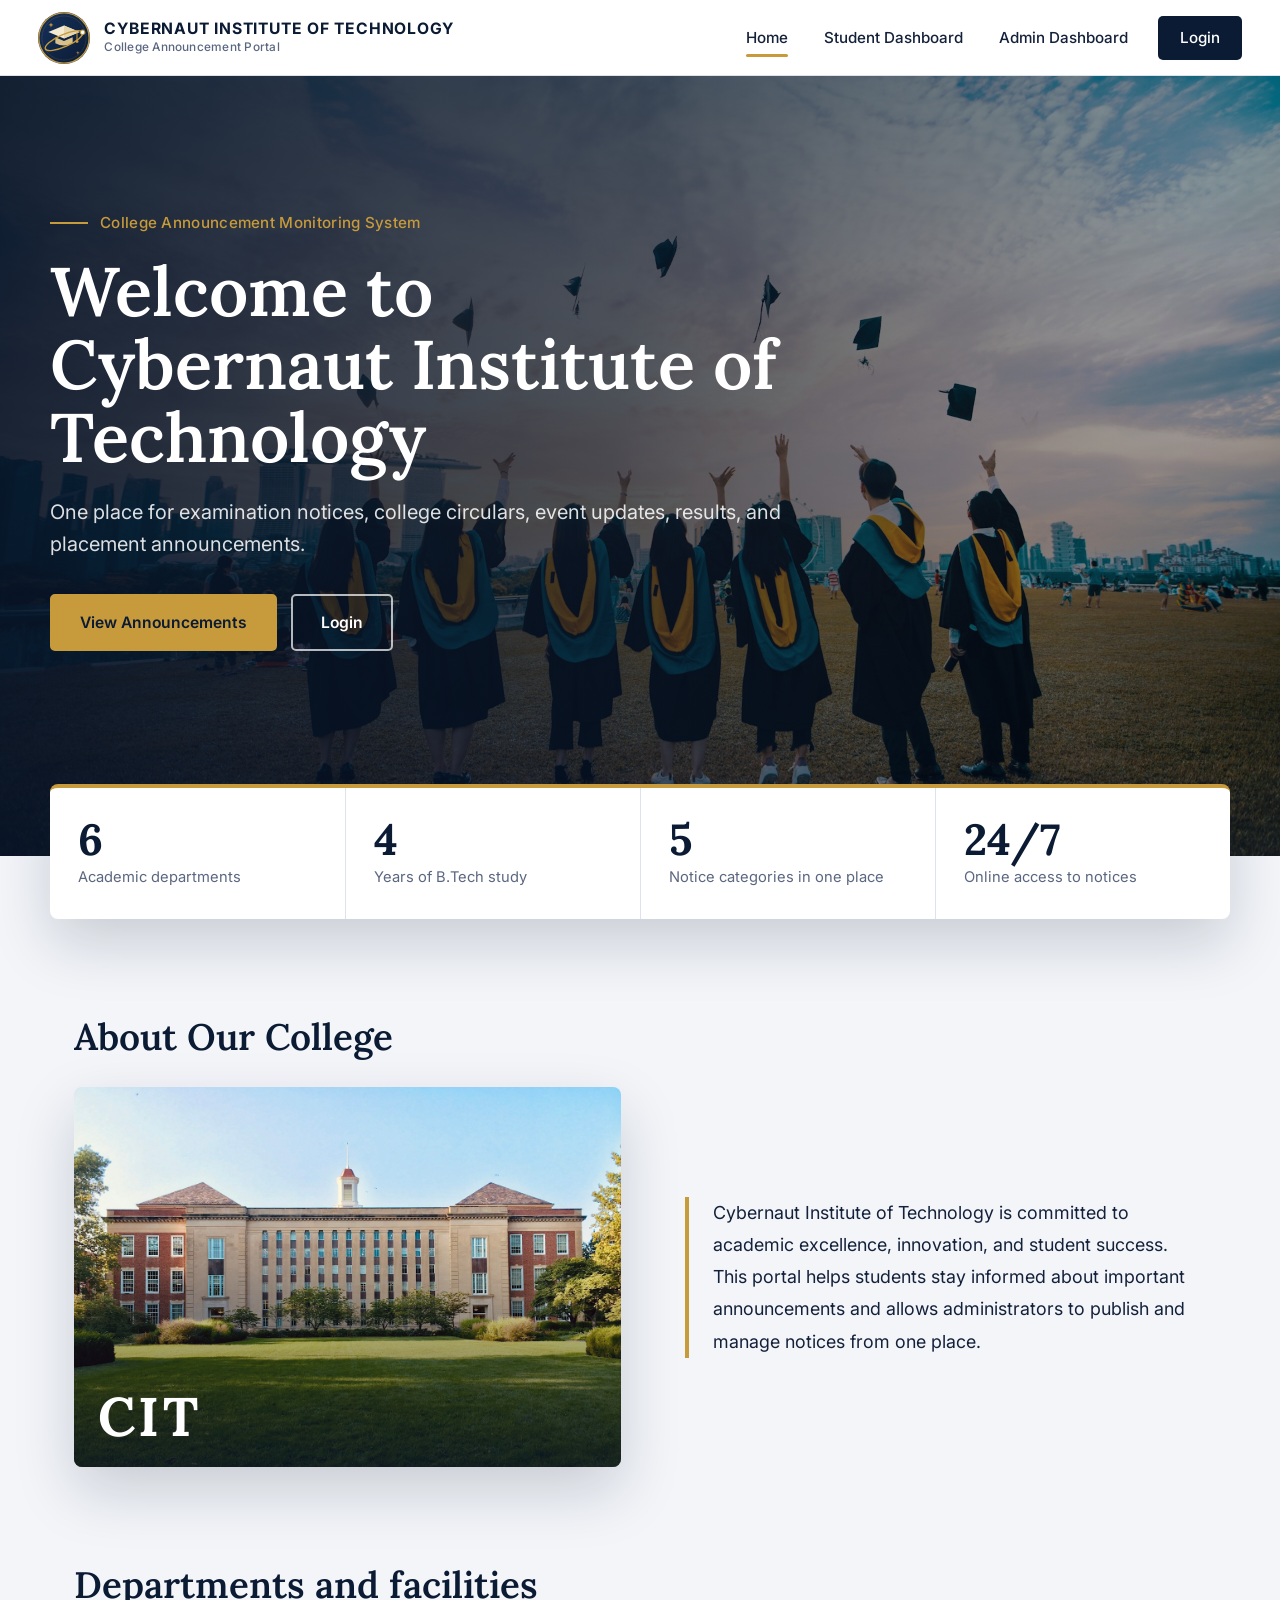
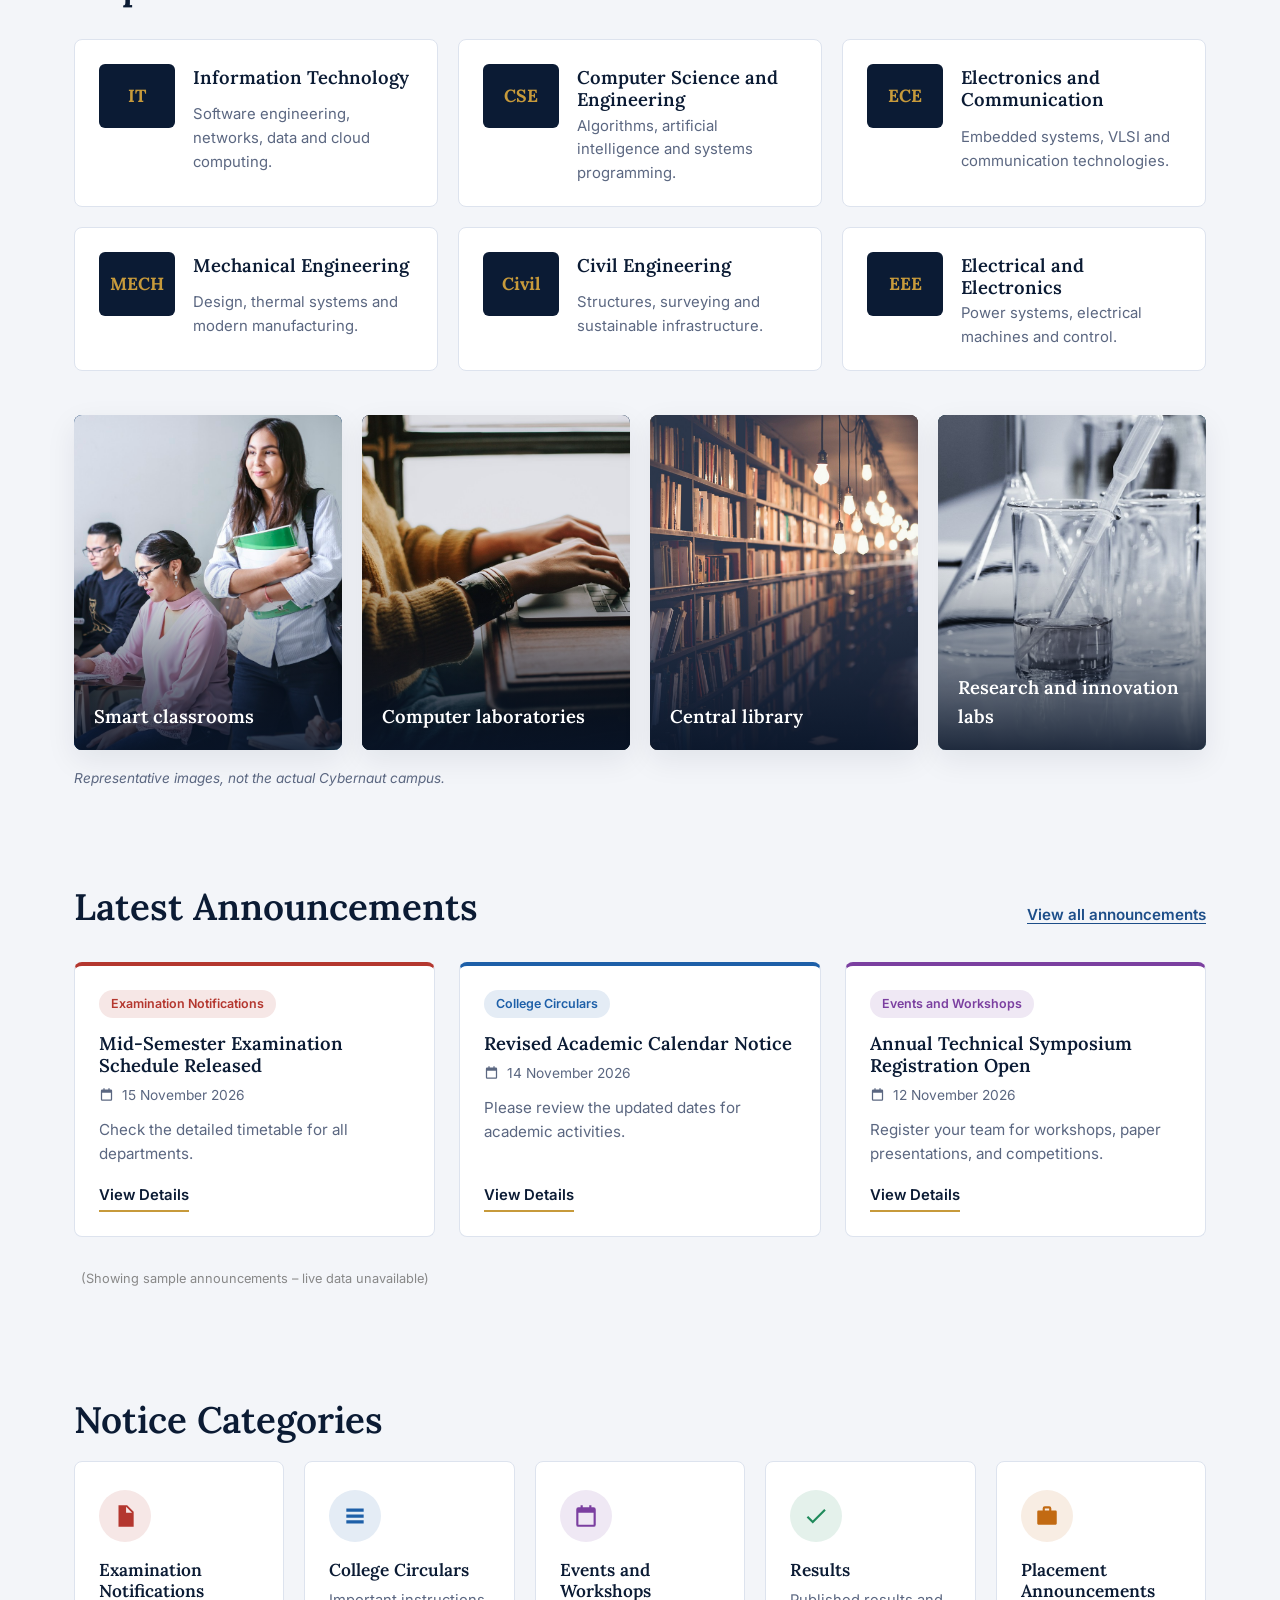
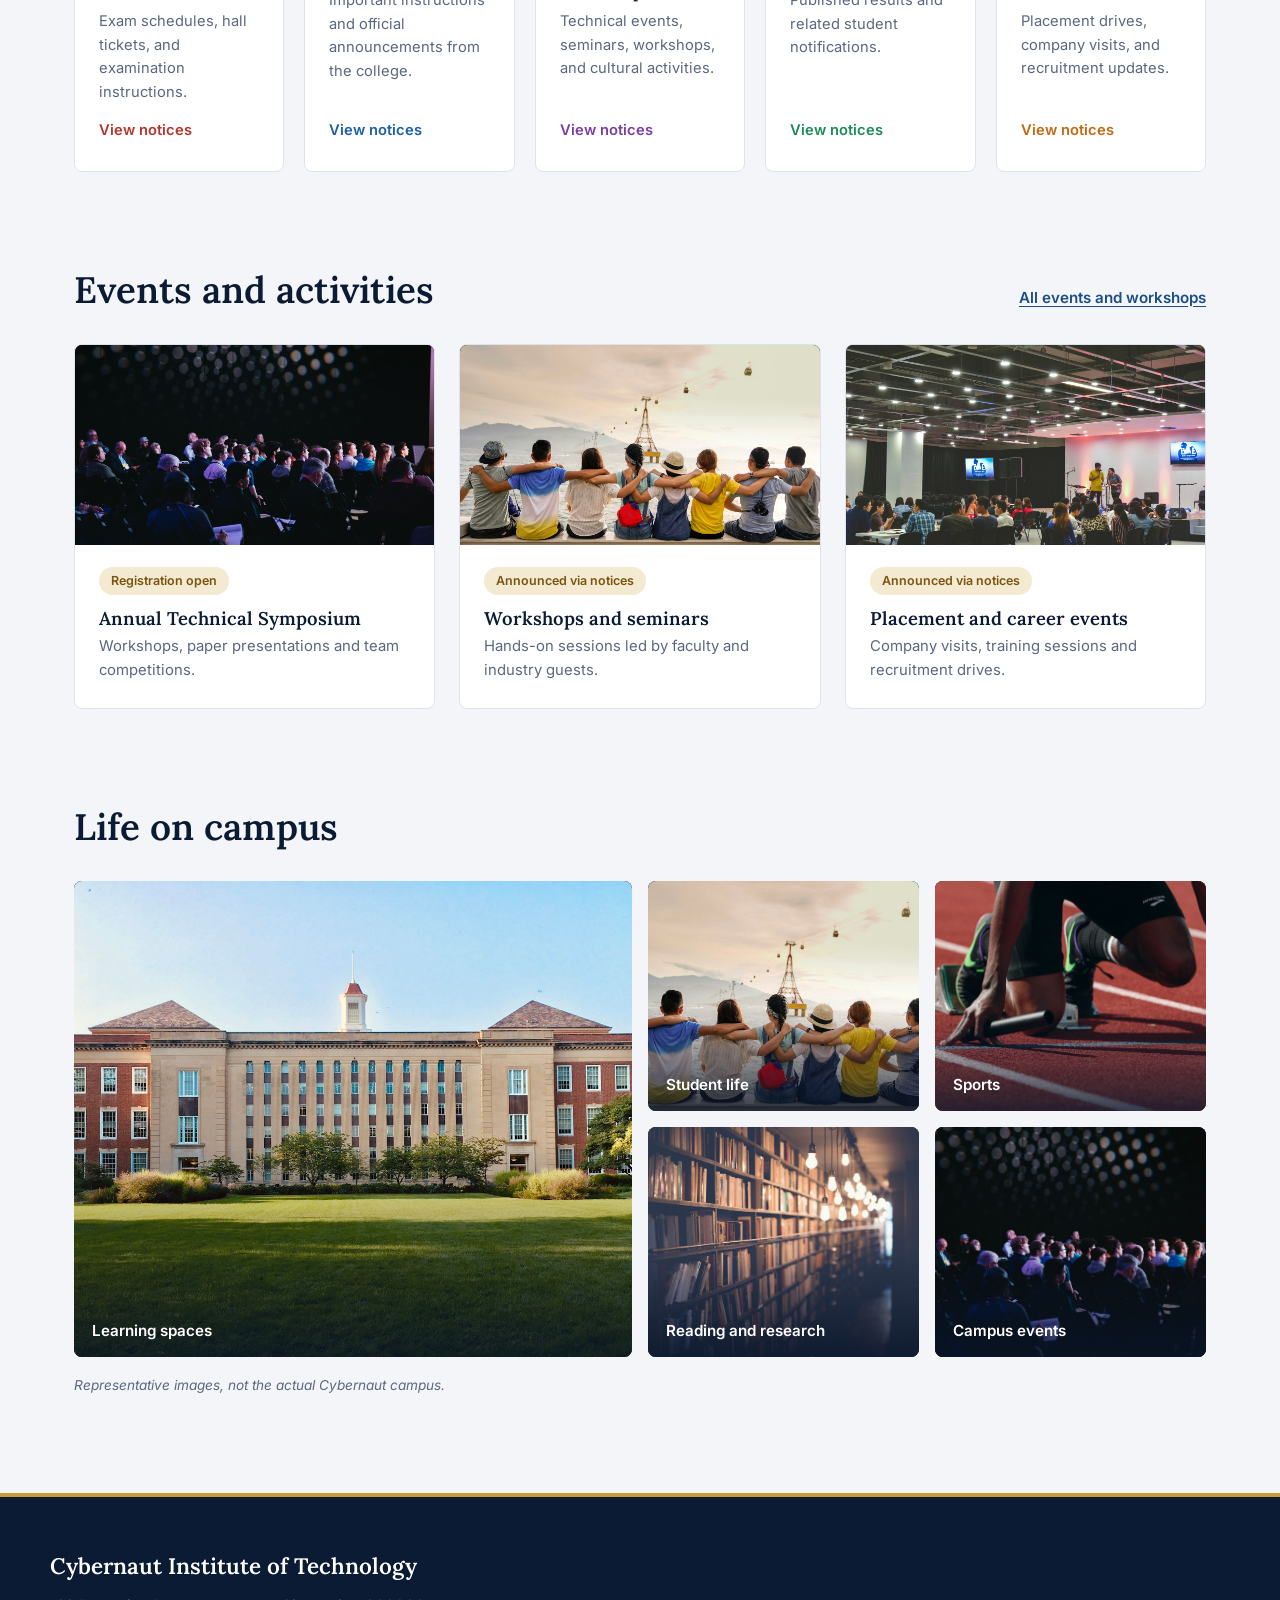
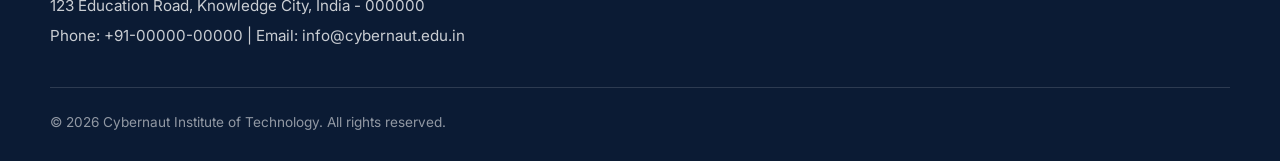
==== commit 36a0b55e: "Add database schema, seed data, and organize project files" ====
--- a/cybernaut-institute/index.html
+++ b/cybernaut-institute/index.html
@@ -9,7 +9,11 @@
 
   <!-- All pages share this stylesheet and script. -->
   <link rel="stylesheet" href="css/style.css">
-  <script src="js/script.js" defer></script>
+  <!-- Member 3: CSS for JS-injected components (toasts, modals, notifications, etc.) -->
+  <link rel="stylesheet" href="css/member3-additions.css">
+  <!-- type="module" is required for ES module imports (import/export syntax).
+       Modules are automatically deferred, so the 'defer' attribute is not needed. -->
+  <script type="module" src="js/script.js"></script>
 </head>
 <body class="page-home">
   <!-- ===== HEADER SECTION ===== -->
--- a/cybernaut-institute/css/member3-additions.css
+++ b/cybernaut-institute/css/member3-additions.css
@@ -0,0 +1,1296 @@
+/* ==========================================================================
+   MEMBER 3 ADDITIONS — JavaScript-injected & Upgraded UI Components
+   Written by Member 3. Styles only NEW elements. Member 2's style.css untouched.
+   ========================================================================== */
+
+/* ===== 1. HEADER RIGHT CONTROLS ===== */
+.header-right-controls {
+  display: flex;
+  align-items: center;
+  gap: 10px;
+  position: fixed;
+  top: 0;
+  right: clamp(16px, 3vw, 40px);
+  height: var(--header-h, 76px);
+  z-index: 52;
+}
+
+/* Backend Status Pill */
+.status-pill {
+  display: inline-flex;
+  align-items: center;
+  gap: 6px;
+  padding: 5px 12px;
+  border-radius: 99px;
+  font-size: 0.75rem;
+  font-weight: 600;
+  background: #f0f4f8;
+  border: 1px solid var(--line, #dde3ee);
+  color: var(--muted, #5b6781);
+  font-family: var(--font-body);
+  white-space: nowrap;
+}
+.status-dot {
+  width: 8px;
+  height: 8px;
+  border-radius: 50%;
+  background: #b86e00;
+  flex-shrink: 0;
+}
+.status-pill.live .status-dot { background: #1f8a5b; }
+.status-pill.live { background: #e8f5e9; color: #1f8a5b; border-color: #1f8a5b; }
+.status-pill.demo .status-dot { background: #b86e00; }
+.status-pill.demo { background: #fff8e1; color: #7a5410; border-color: #c79a3b; }
+
+/* Language Switcher */
+.lang-switch-btn {
+  padding: 5px 12px;
+  border: 1.5px solid var(--line, #dde3ee);
+  border-radius: 6px;
+  background: var(--white, #fff);
+  font-family: var(--font-body);
+  font-size: 0.78rem;
+  font-weight: 600;
+  color: var(--navy, #0b1b34);
+  cursor: pointer;
+  transition: border-color 0.2s, background 0.2s;
+  white-space: nowrap;
+}
+.lang-switch-btn:hover { border-color: var(--gold, #c79a3b); background: var(--gold-soft, #f4ead2); }
+.lang-switch-btn.active-tamil { background: var(--navy, #0b1b34); color: var(--gold, #c79a3b); border-color: var(--navy, #0b1b34); }
+
+/* Notification Bell */
+.notif-bell {
+  position: relative;
+  background: none;
+  border: none;
+  font-size: 1.25rem;
+  cursor: pointer;
+  padding: 6px;
+  border-radius: 50%;
+  transition: background 0.2s;
+  line-height: 1;
+}
+.notif-bell:hover { background: rgba(199, 154, 59, 0.15); }
+.notif-badge {
+  position: absolute;
+  top: 0;
+  right: -2px;
+  min-width: 17px;
+  height: 17px;
+  padding: 0 5px;
+  background: var(--red, #b4372f);
+  color: #fff;
+  border-radius: 99px;
+  font-size: 0.65rem;
+  font-weight: 700;
+  display: flex;
+  align-items: center;
+  justify-content: center;
+  font-family: var(--font-body);
+}
+.notif-badge.hidden { display: none; }
+
+/* User Profile Pill */
+.user-pill {
+  display: flex;
+  align-items: center;
+  gap: 8px;
+  padding: 4px 10px 4px 4px;
+  border: 1px solid var(--line, #dde3ee);
+  border-radius: 99px;
+  background: var(--white, #fff);
+  font-family: var(--font-body);
+}
+.user-avatar {
+  width: 32px;
+  height: 32px;
+  border-radius: 50%;
+  background: var(--navy, #0b1b34);
+  color: var(--gold, #c79a3b);
+  display: flex;
+  align-items: center;
+  justify-content: center;
+  font-weight: 700;
+  font-size: 0.85rem;
+  flex-shrink: 0;
+}
+.user-info {
+  display: flex;
+  flex-direction: column;
+  line-height: 1.2;
+}
+.user-name { font-size: 0.8rem; font-weight: 600; color: var(--navy, #0b1b34); }
+.user-dept { font-size: 0.68rem; color: var(--muted, #5b6781); }
+.logout-btn {
+  margin-left: 4px;
+  padding: 4px 10px;
+  border: 1px solid var(--line, #dde3ee);
+  border-radius: 4px;
+  background: none;
+  font-size: 0.72rem;
+  font-weight: 600;
+  color: var(--red, #b4372f);
+  cursor: pointer;
+  font-family: var(--font-body);
+  transition: background 0.2s;
+}
+.logout-btn:hover { background: #ffeaea; }
+
+/* Dashboard pages: style header controls for dark sidebar context */
+.page-student .header-right-controls,
+.page-admin .header-right-controls {
+  right: 1rem;
+}
+.page-student .main-navigation,
+.page-admin .main-navigation {
+  top: var(--header-h, 76px);
+}
+
+/* ===== 2. NOTIFICATION DROPDOWN ===== */
+.notif-dropdown {
+  display: none;
+  position: fixed;
+  top: var(--header-h, 76px);
+  right: 1rem;
+  z-index: 400;
+  width: min(400px, 95vw);
+  max-height: 70vh;
+  overflow-y: auto;
+  background: var(--white, #fff);
+  border: 1px solid var(--line, #dde3ee);
+  border-radius: 10px;
+  box-shadow: 0 12px 40px rgba(11, 27, 52, 0.18);
+  flex-direction: column;
+  animation: fadeSlideDown 0.22s ease;
+}
+.notif-dropdown.is-open { display: flex; }
+@keyframes fadeSlideDown {
+  from { opacity: 0.6; transform: translateY(-10px); }
+  to   { opacity: 1;   transform: translateY(0); }
+}
+.notif-panel-header {
+  display: flex;
+  align-items: center;
+  justify-content: space-between;
+  padding: 0.9rem 1.1rem;
+  border-bottom: 1px solid var(--line, #dde3ee);
+  font-weight: 700;
+  font-size: 0.93rem;
+  color: var(--navy, #0b1b34);
+}
+.notif-mark-all-btn {
+  background: none;
+  border: none;
+  font-size: 0.78rem;
+  color: var(--blue, #1d4e89);
+  cursor: pointer;
+  font-weight: 600;
+  font-family: var(--font-body);
+}
+.notif-mark-all-btn:hover { text-decoration: underline; }
+.notif-list { padding: 0.4rem 0; }
+.notif-item {
+  display: flex;
+  flex-direction: column;
+  gap: 2px;
+  padding: 0.65rem 1.1rem;
+  cursor: pointer;
+  border-bottom: 1px solid var(--line, #dde3ee);
+  transition: background 0.15s;
+}
+.notif-item:last-child { border-bottom: none; }
+.notif-item:hover { background: var(--bg, #f3f5f9); }
+.notif-item.is-unread { background: #eef3fb; }
+.notif-item.is-unread:hover { background: #ddeaf9; }
+.notif-item-title { font-size: 0.85rem; font-weight: 600; color: var(--navy, #0b1b34); }
+.notif-item-meta { font-size: 0.74rem; color: var(--muted, #5b6781); }
+.notif-empty { padding: 2rem 1rem; text-align: center; color: var(--muted, #5b6781); font-size: 0.88rem; }
+
+/* ===== 3. QUICK FILTER TABS ===== */
+.quick-filter-tabs {
+  display: flex;
+  gap: 6px;
+  margin-top: 14px;
+  flex-wrap: wrap;
+}
+.quick-tab {
+  padding: 7px 16px;
+  border: 1.5px solid var(--line, #dde3ee);
+  border-radius: 99px;
+  background: var(--white, #fff);
+  font-family: var(--font-body);
+  font-size: 0.82rem;
+  font-weight: 600;
+  color: var(--muted, #5b6781);
+  cursor: pointer;
+  transition: all 0.2s;
+}
+.quick-tab:hover { border-color: var(--gold, #c79a3b); color: var(--navy, #0b1b34); }
+.quick-tab.active {
+  background: var(--navy, #0b1b34);
+  color: var(--gold, #c79a3b);
+  border-color: var(--navy, #0b1b34);
+}
+
+/* ===== 4. RESET BUTTON ===== */
+.filter-group-btn { display: flex; align-items: flex-end; }
+.reset-btn {
+  padding: 10px 18px;
+  background: none;
+  border: 1.5px solid var(--line, #dde3ee);
+  border-radius: 6px;
+  font-family: var(--font-body);
+  font-size: 0.88rem;
+  font-weight: 600;
+  color: var(--muted, #5b6781);
+  cursor: pointer;
+  transition: all 0.2s;
+  white-space: nowrap;
+}
+.reset-btn:hover { border-color: var(--red, #b4372f); color: var(--red, #b4372f); background: #ffeaea; }
+
+/* ===== 5. TOAST NOTIFICATIONS ===== */
+#toast-container, .toast-container {
+  position: fixed;
+  bottom: 1.5rem;
+  right: 1.5rem;
+  z-index: 10000;
+  display: flex;
+  flex-direction: column;
+  gap: 0.5rem;
+  pointer-events: none;
+}
+.toast {
+  pointer-events: auto;
+  min-width: 260px;
+  max-width: 380px;
+  padding: 0.85rem 1.2rem;
+  border-radius: 8px;
+  font-family: var(--font-body);
+  font-size: 0.9rem;
+  font-weight: 500;
+  line-height: 1.4;
+  box-shadow: 0 4px 16px rgba(11, 27, 52, 0.22);
+  opacity: 0;
+  transform: translateY(12px);
+  transition: opacity 0.3s ease, transform 0.3s ease;
+}
+.toast.toast-visible { opacity: 1; transform: translateY(0); }
+.toast.toast-hiding { opacity: 0; transform: translateY(12px); }
+.toast-success  { background: #1f8a5b; color: #fff; border-left: 5px solid #0e5c3a; }
+.toast-error    { background: #b4372f; color: #fff; border-left: 5px solid #7a1e18; }
+.toast-info     { background: #1d4e89; color: #fff; border-left: 5px solid #0b2f57; }
+.toast-warning  { background: #b86e00; color: #fff; border-left: 5px solid #7a4800; }
+
+/* ===== 6. LOADING SPINNER ===== */
+.loading-spinner {
+  display: flex;
+  align-items: center;
+  justify-content: center;
+  gap: 0.75rem;
+  padding: 2.5rem 1rem;
+  font-size: 0.95rem;
+  color: var(--muted, #5b6781);
+  grid-column: 1 / -1;
+}
+.loading-spinner::before {
+  content: '';
+  width: 24px;
+  height: 24px;
+  border: 3px solid var(--line, #dde3ee);
+  border-top-color: var(--gold, #c79a3b);
+  border-radius: 50%;
+  animation: cit-spin 0.8s linear infinite;
+}
+@keyframes cit-spin { to { transform: rotate(360deg); } }
+
+/* ===== 7. DEMO MODE BANNER ===== */
+.demo-banner {
+  display: flex;
+  align-items: center;
+  gap: 0.75rem;
+  padding: 0.75rem 1.2rem;
+  margin-bottom: 1rem;
+  background: #fff8e1;
+  border: 1.5px solid var(--gold, #c79a3b);
+  border-radius: 8px;
+  font-size: 0.88rem;
+  color: #7a5410;
+  font-weight: 500;
+}
+
+/* ===== 8. ANNOUNCEMENT CARD UPGRADE ===== */
+/* Top row badges */
+.announcement-badges {
+  display: flex;
+  gap: 6px;
+  flex-wrap: wrap;
+  order: 0;
+  margin-bottom: 6px;
+}
+.badge {
+  display: inline-block;
+  padding: 2px 10px;
+  border-radius: 99px;
+  font-size: 0.7rem;
+  font-weight: 700;
+  letter-spacing: 0.03em;
+  text-transform: uppercase;
+}
+.badge-important { background: #fdecea; color: var(--red, #b4372f); border: 1px solid var(--red, #b4372f); }
+.badge-updated   { background: #e3f2fd; color: var(--blue, #1d4e89); border: 1px solid var(--blue, #1d4e89); }
+.badge-demo      { background: #f4ead2; color: #7a5410; border: 1px solid var(--gold, #c79a3b); }
+
+/* Card meta row (department + year + source) */
+.card-meta-row {
+  display: flex;
+  align-items: center;
+  gap: 6px;
+  flex-wrap: wrap;
+  order: 2;
+  margin-bottom: 6px;
+}
+.card-dept-tag, .card-source-tag {
+  padding: 2px 8px;
+  border-radius: 4px;
+  font-size: 0.72rem;
+  font-weight: 600;
+  background: var(--bg, #f3f5f9);
+  color: var(--muted, #5b6781);
+  border: 1px solid var(--line, #dde3ee);
+}
+.card-source-tag { font-style: italic; }
+
+/* Attachment pill */
+.card-attachment-pill {
+  display: inline-flex;
+  align-items: center;
+  gap: 5px;
+  padding: 3px 10px;
+  border-radius: 6px;
+  font-size: 0.74rem;
+  font-weight: 600;
+  background: #eef3fb;
+  color: var(--blue, #1d4e89);
+  border: 1px solid rgba(29, 78, 137, 0.25);
+  cursor: pointer;
+  text-decoration: none;
+  transition: background 0.2s;
+  order: 6;
+  align-self: flex-start;
+  margin-bottom: 8px;
+}
+.card-attachment-pill:hover { background: #ddeaf9; }
+
+/* Read/unread indicator */
+.read-indicator {
+  font-size: 0.72rem;
+  font-weight: 600;
+  order: 1;
+  margin-bottom: 4px;
+}
+.read-indicator.unread { color: var(--gold-dark, #a87d22); }
+.read-indicator.read { color: var(--green, #1f8a5b); }
+
+/* Card action footer with AI buttons */
+.announcement-actions, .card-action-footer {
+  display: flex;
+  align-items: center;
+  gap: 8px;
+  flex-wrap: wrap;
+  order: 10;
+  margin-top: auto;
+  padding-top: 10px;
+  border-top: 1px solid var(--line, #dde3ee);
+}
+.card-ai-btn {
+  padding: 5px 11px;
+  border: 1.5px solid var(--line, #dde3ee);
+  border-radius: 6px;
+  background: var(--bg, #f3f5f9);
+  font-size: 0.76rem;
+  font-weight: 600;
+  cursor: pointer;
+  color: var(--navy, #0b1b34);
+  font-family: var(--font-body);
+  transition: all 0.2s;
+}
+.card-ai-btn:hover { border-color: var(--gold, #c79a3b); background: var(--gold-soft, #f4ead2); }
+
+/* Bookmark button on card */
+.bookmark-btn, .card-bookmark-btn {
+  position: absolute;
+  top: 12px;
+  right: 12px;
+  background: none;
+  border: none;
+  font-size: 1.2rem;
+  cursor: pointer;
+  color: var(--muted, #5b6781);
+  line-height: 1;
+  padding: 4px;
+  border-radius: 4px;
+  transition: color 0.2s, transform 0.2s;
+  z-index: 1;
+}
+.bookmark-btn:hover, .card-bookmark-btn:hover { color: var(--gold, #c79a3b); transform: scale(1.2); }
+.bookmark-btn.bookmarked, .card-bookmark-btn.bookmarked { color: var(--gold, #c79a3b); }
+
+/* AI inline summary box on card */
+.card-ai-summary {
+  order: 7;
+  margin: 6px 0 8px;
+  padding: 8px 12px;
+  background: #f7f9fd;
+  border: 1px solid var(--line, #dde3ee);
+  border-radius: 6px;
+  font-size: 0.82rem;
+  line-height: 1.6;
+  color: var(--ink, #14213a);
+  white-space: pre-line;
+  animation: fadeIn 0.25s ease;
+}
+@keyframes fadeIn {
+  from { opacity: 0; transform: translateY(-6px); }
+  to   { opacity: 1; transform: translateY(0); }
+}
+.card-ai-summary .ai-label {
+  font-weight: 700;
+  color: var(--gold-dark, #a87d22);
+  font-size: 0.72rem;
+  text-transform: uppercase;
+  letter-spacing: 0.04em;
+  display: block;
+  margin-bottom: 4px;
+}
+
+/* Tamil text display */
+.card-tamil-title { font-family: 'Noto Sans Tamil', var(--font-body); font-size: 1rem; }
+.card-tamil-desc  { font-family: 'Noto Sans Tamil', var(--font-body); font-size: 0.88rem; color: var(--muted); }
+
+/* ===== 9. DETAIL MODAL ===== */
+.modal-overlay {
+  display: none;
+  position: fixed;
+  inset: 0;
+  z-index: 500;
+  background: rgba(11, 27, 52, 0.55);
+  align-items: flex-start;
+  justify-content: center;
+  padding: 2rem 1rem;
+  overflow-y: auto;
+}
+.modal-overlay.modal-open { display: flex; }
+.modal-box {
+  width: min(680px, 100%);
+  background: var(--white, #fff);
+  border-radius: 12px;
+  padding: 2rem;
+  box-shadow: 0 24px 60px rgba(11, 27, 52, 0.22);
+  display: flex;
+  flex-direction: column;
+  gap: 1rem;
+  animation: modalFadeIn 0.25s ease;
+  position: relative;
+}
+@keyframes modalFadeIn {
+  from { opacity: 0; transform: scale(0.96) translateY(-10px); }
+  to   { opacity: 1; transform: scale(1) translateY(0); }
+}
+.modal-close-btn {
+  align-self: flex-start;
+  background: none;
+  border: 1.5px solid var(--line, #dde3ee);
+  border-radius: 6px;
+  padding: 6px 14px;
+  font-size: 0.85rem;
+  font-weight: 600;
+  cursor: pointer;
+  color: var(--muted, #5b6781);
+  font-family: var(--font-body);
+  transition: all 0.2s;
+}
+.modal-close-btn:hover { background: var(--bg, #f3f5f9); color: var(--navy, #0b1b34); }
+.modal-title { font-size: 1.4rem; color: var(--navy, #0b1b34); font-family: var(--font-head); margin: 0; }
+.modal-meta {
+  display: flex;
+  flex-wrap: wrap;
+  gap: 6px;
+  font-size: 0.82rem;
+}
+.modal-meta span {
+  background: var(--bg, #f3f5f9);
+  border: 1px solid var(--line, #dde3ee);
+  border-radius: 99px;
+  padding: 3px 10px;
+  color: var(--muted, #5b6781);
+}
+.modal-category { font-weight: 600; }
+.modal-description {
+  font-size: 0.98rem;
+  line-height: 1.75;
+  color: var(--ink, #14213a);
+  white-space: pre-wrap;
+}
+
+/* Language tabs in modal */
+.modal-lang-tabs {
+  display: flex;
+  gap: 4px;
+  border-bottom: 2px solid var(--line, #dde3ee);
+  margin-bottom: 0.5rem;
+}
+.modal-lang-tab {
+  padding: 8px 16px;
+  border: none;
+  background: none;
+  font-family: var(--font-body);
+  font-size: 0.85rem;
+  font-weight: 600;
+  color: var(--muted, #5b6781);
+  cursor: pointer;
+  border-bottom: 3px solid transparent;
+  margin-bottom: -2px;
+  transition: all 0.2s;
+}
+.modal-lang-tab:hover { color: var(--navy, #0b1b34); }
+.modal-lang-tab.active { color: var(--navy, #0b1b34); border-bottom-color: var(--gold, #c79a3b); }
+
+/* PDF box in modal */
+.modal-pdf-box {
+  display: flex;
+  align-items: center;
+  gap: 12px;
+  padding: 12px 16px;
+  background: #f7f9fd;
+  border: 1px solid var(--line, #dde3ee);
+  border-radius: 8px;
+  flex-wrap: wrap;
+}
+.pdf-icon { font-size: 1.5rem; }
+.pdf-info { flex: 1; min-width: 150px; }
+.pdf-name { font-weight: 600; font-size: 0.88rem; color: var(--navy, #0b1b34); display: block; }
+.pdf-status { font-size: 0.75rem; color: var(--green, #1f8a5b); }
+.pdf-actions { display: flex; gap: 6px; }
+.pdf-btn {
+  padding: 6px 14px;
+  border: 1.5px solid var(--blue, #1d4e89);
+  border-radius: 6px;
+  background: var(--white, #fff);
+  font-size: 0.8rem;
+  font-weight: 600;
+  color: var(--blue, #1d4e89);
+  cursor: pointer;
+  font-family: var(--font-body);
+  text-decoration: none;
+  transition: all 0.2s;
+}
+.pdf-btn:hover { background: var(--blue, #1d4e89); color: #fff; }
+.pdf-btn-download { border-color: var(--green, #1f8a5b); color: var(--green, #1f8a5b); }
+.pdf-btn-download:hover { background: var(--green, #1f8a5b); color: #fff; }
+
+/* Source verification */
+.modal-source { font-size: 0.88rem; }
+.modal-source a {
+  color: var(--blue, #1d4e89);
+  word-break: break-all;
+  text-decoration: underline;
+}
+
+/* Modal action buttons */
+.modal-actions {
+  display: flex;
+  gap: 8px;
+  flex-wrap: wrap;
+  padding-top: 0.5rem;
+}
+.modal-actions button {
+  padding: 8px 16px;
+  border: 1.5px solid;
+  border-radius: 6px;
+  font-family: var(--font-body);
+  font-size: 0.85rem;
+  font-weight: 600;
+  cursor: pointer;
+  transition: all 0.2s;
+}
+.modal-bookmark-btn { color: var(--gold-dark, #a87d22); border-color: var(--gold, #c79a3b); background: var(--white, #fff); }
+.modal-bookmark-btn:hover { background: var(--gold-soft, #f4ead2); }
+.modal-read-btn { color: var(--blue, #1d4e89); border-color: var(--blue, #1d4e89); background: var(--white, #fff); }
+.modal-read-btn:hover { background: var(--blue, #1d4e89); color: #fff; }
+
+/* AI section in modal */
+.modal-ai-section {
+  border-top: 1px solid var(--line, #dde3ee);
+  padding-top: 1rem;
+  margin-top: 0.5rem;
+}
+.modal-ai-section h3 {
+  font-size: 0.88rem;
+  font-weight: 700;
+  color: var(--navy, #0b1b34);
+  margin: 0 0 0.5rem;
+}
+.ai-buttons-row {
+  display: flex;
+  gap: 6px;
+  flex-wrap: wrap;
+  margin-bottom: 0.75rem;
+}
+.ai-btn {
+  padding: 7px 14px;
+  border: 1.5px solid var(--line, #dde3ee);
+  border-radius: 6px;
+  background: var(--bg, #f3f5f9);
+  font-size: 0.82rem;
+  font-weight: 600;
+  cursor: pointer;
+  color: var(--navy, #0b1b34);
+  font-family: var(--font-body);
+  transition: all 0.2s;
+}
+.ai-btn:hover { border-color: var(--gold, #c79a3b); background: var(--gold-soft, #f4ead2); }
+.ai-btn:disabled { opacity: 0.5; cursor: wait; }
+
+.ai-result-area {
+  min-height: 40px;
+  padding: 10px 14px;
+  background: #f7f9fd;
+  border: 1px solid var(--line, #dde3ee);
+  border-radius: 6px;
+  font-size: 0.9rem;
+  line-height: 1.65;
+  white-space: pre-line;
+  color: var(--ink, #14213a);
+  margin-bottom: 0.75rem;
+}
+.ai-result-area:empty { display: none; }
+
+/* Ask Question section */
+.ask-question-row {
+  display: flex;
+  gap: 6px;
+  margin-top: 0.5rem;
+}
+.question-input {
+  flex: 1;
+  padding: 10px 12px;
+  border: 1.5px solid var(--line, #dde3ee);
+  border-radius: 6px;
+  font-size: 0.9rem;
+  font-family: var(--font-body);
+}
+.question-input:focus { outline: none; border-color: var(--blue, #1d4e89); box-shadow: 0 0 0 3px rgba(29, 78, 137, 0.12); }
+.btn-ask {
+  padding: 10px 18px;
+  background: var(--navy, #0b1b34);
+  color: #fff;
+  border: none;
+  border-radius: 6px;
+  font-weight: 600;
+  cursor: pointer;
+  font-family: var(--font-body);
+}
+.btn-ask:hover { background: var(--gold, #c79a3b); color: var(--navy, #0b1b34); }
+
+/* Quick prompt chips in modal */
+.modal-prompt-chips {
+  display: flex;
+  gap: 6px;
+  flex-wrap: wrap;
+  margin-top: 8px;
+}
+.modal-chip {
+  padding: 5px 12px;
+  border: 1px solid var(--line, #dde3ee);
+  border-radius: 99px;
+  background: var(--bg, #f3f5f9);
+  font-size: 0.76rem;
+  color: var(--muted, #5b6781);
+  cursor: pointer;
+  font-family: var(--font-body);
+  transition: all 0.2s;
+}
+.modal-chip:hover { border-color: var(--gold, #c79a3b); background: var(--gold-soft, #f4ead2); color: var(--navy, #0b1b34); }
+
+/* ===== 10. FLOATING AI CHAT WIDGET ===== */
+.ai-fab-container {
+  position: fixed;
+  bottom: 1.5rem;
+  right: 6rem;
+  z-index: 300;
+}
+.ai-fab-btn {
+  display: flex;
+  align-items: center;
+  gap: 8px;
+  padding: 12px 22px;
+  background: var(--navy, #0b1b34);
+  color: var(--gold, #c79a3b);
+  border: 2px solid var(--gold, #c79a3b);
+  border-radius: 99px;
+  font-size: 0.95rem;
+  font-weight: 700;
+  cursor: pointer;
+  font-family: var(--font-body);
+  box-shadow: 0 6px 24px rgba(11, 27, 52, 0.3);
+  transition: all 0.25s;
+}
+.ai-fab-btn:hover { background: var(--gold, #c79a3b); color: var(--navy, #0b1b34); transform: translateY(-2px); }
+
+.ai-chat-drawer {
+  position: absolute;
+  bottom: 56px;
+  right: 0;
+  width: min(380px, 90vw);
+  background: var(--white, #fff);
+  border: 1px solid var(--line, #dde3ee);
+  border-radius: 14px;
+  box-shadow: 0 16px 48px rgba(11, 27, 52, 0.22);
+  overflow: hidden;
+  animation: slideUp 0.28s ease;
+  display: flex;
+  flex-direction: column;
+}
+@keyframes slideUp {
+  from { opacity: 0; transform: translateY(20px); }
+  to   { opacity: 1; transform: translateY(0); }
+}
+.ai-chat-header {
+  display: flex;
+  align-items: center;
+  justify-content: space-between;
+  padding: 12px 16px;
+  background: var(--navy, #0b1b34);
+  color: var(--gold, #c79a3b);
+}
+.ai-chat-title { font-weight: 700; font-size: 0.95rem; }
+.ai-chat-close {
+  background: none;
+  border: none;
+  color: rgba(255,255,255,0.7);
+  font-size: 1.2rem;
+  cursor: pointer;
+  padding: 4px;
+}
+.ai-chat-close:hover { color: #fff; }
+.ai-chat-body {
+  flex: 1;
+  max-height: 280px;
+  overflow-y: auto;
+  padding: 14px;
+  display: flex;
+  flex-direction: column;
+  gap: 10px;
+}
+.ai-chat-welcome { font-size: 0.88rem; color: var(--muted, #5b6781); margin: 0; }
+.ai-chat-msg {
+  max-width: 85%;
+  padding: 8px 12px;
+  border-radius: 10px;
+  font-size: 0.85rem;
+  line-height: 1.5;
+  animation: fadeIn 0.2s ease;
+}
+.ai-msg-user { align-self: flex-end; background: var(--navy, #0b1b34); color: #fff; border-bottom-right-radius: 2px; }
+.ai-msg-bot  { align-self: flex-start; background: #f0f4f8; color: var(--ink, #14213a); border-bottom-left-radius: 2px; }
+.ai-msg-bot.error { background: #fdecea; color: var(--red, #b4372f); }
+
+.ai-prompt-chips {
+  display: flex;
+  gap: 6px;
+  padding: 6px 14px;
+  flex-wrap: wrap;
+  border-top: 1px solid var(--line, #dde3ee);
+}
+.prompt-chip {
+  padding: 5px 12px;
+  border: 1px solid var(--line, #dde3ee);
+  border-radius: 99px;
+  background: var(--bg, #f3f5f9);
+  font-size: 0.74rem;
+  font-weight: 600;
+  color: var(--muted, #5b6781);
+  cursor: pointer;
+  font-family: var(--font-body);
+  transition: all 0.2s;
+}
+.prompt-chip:hover { border-color: var(--gold, #c79a3b); background: var(--gold-soft, #f4ead2); color: var(--navy, #0b1b34); }
+
+.ai-chat-input-row {
+  display: flex;
+  align-items: center;
+  gap: 6px;
+  padding: 10px 12px;
+  border-top: 1px solid var(--line, #dde3ee);
+  background: var(--bg, #f3f5f9);
+}
+.ai-voice-btn {
+  width: 36px;
+  height: 36px;
+  border-radius: 50%;
+  border: 1.5px solid var(--line, #dde3ee);
+  background: var(--white, #fff);
+  font-size: 1rem;
+  cursor: pointer;
+  display: flex;
+  align-items: center;
+  justify-content: center;
+  transition: all 0.2s;
+  flex-shrink: 0;
+}
+.ai-voice-btn:hover { border-color: var(--blue, #1d4e89); }
+.ai-voice-btn.listening {
+  border-color: var(--red, #b4372f);
+  background: #fdecea;
+  animation: voicePulse 1s ease-in-out infinite;
+}
+@keyframes voicePulse {
+  0%, 100% { box-shadow: 0 0 0 0 rgba(180, 55, 47, 0.3); }
+  50%      { box-shadow: 0 0 0 8px rgba(180, 55, 47, 0); }
+}
+.ai-chat-input {
+  flex: 1;
+  padding: 9px 12px;
+  border: 1.5px solid var(--line, #dde3ee);
+  border-radius: 8px;
+  font-size: 0.88rem;
+  font-family: var(--font-body);
+  background: var(--white, #fff);
+}
+.ai-chat-input:focus { outline: none; border-color: var(--blue, #1d4e89); }
+.ai-send-btn {
+  width: 36px;
+  height: 36px;
+  border-radius: 50%;
+  border: none;
+  background: var(--navy, #0b1b34);
+  color: var(--gold, #c79a3b);
+  font-size: 1rem;
+  cursor: pointer;
+  display: flex;
+  align-items: center;
+  justify-content: center;
+  flex-shrink: 0;
+  transition: background 0.2s;
+}
+.ai-send-btn:hover { background: var(--gold, #c79a3b); color: var(--navy, #0b1b34); }
+.ai-voice-status {
+  padding: 6px 14px;
+  background: #fdecea;
+  font-size: 0.8rem;
+  font-weight: 600;
+  color: var(--red, #b4372f);
+  text-align: center;
+}
+.voice-wave { animation: blink 0.8s infinite; }
+@keyframes blink { 50% { opacity: 0.3; } }
+
+/* ===== 11. EMPTY STATE ===== */
+#no-results-msg, .no-results-message {
+  grid-column: 1 / -1;
+  text-align: center;
+  padding: 3rem 1rem;
+  color: var(--muted, #5b6781);
+  font-size: 1rem;
+}
+
+/* ===== 12. BOOKMARKS SECTION ===== */
+.bookmarks-section {
+  background: var(--white, #fff);
+  border: 1px solid var(--line, #dde3ee);
+  border-radius: 8px;
+  padding: clamp(18px, 2.4vw, 32px);
+  box-shadow: var(--shadow, 0 10px 30px rgba(11,27,52,0.08));
+}
+.bookmarks-section h2 { font-size: 1.4rem; margin-bottom: 1rem; }
+
+/* ===== 13. ADMIN UPGRADES ===== */
+.admin-stats-grid { grid-template-columns: repeat(6, 1fr); }
+.admin-panel {
+  background: var(--white, #fff);
+  border: 1px solid var(--line, #dde3ee);
+  border-radius: var(--radius, 8px);
+  padding: clamp(18px, 2.4vw, 32px);
+  box-shadow: var(--shadow, 0 10px 30px rgba(11,27,52,0.08));
+}
+.panel-header {
+  display: flex;
+  align-items: center;
+  justify-content: space-between;
+  gap: 12px;
+  flex-wrap: wrap;
+  margin-bottom: 1rem;
+}
+.panel-header h2 { margin: 0; }
+
+/* Scraper Panel */
+.scraper-panel { border-left: 4px solid var(--blue, #1d4e89); }
+.scraper-grid {
+  display: grid;
+  grid-template-columns: repeat(auto-fill, minmax(130px, 1fr));
+  gap: 10px;
+}
+.scraper-stat {
+  background: var(--bg, #f3f5f9);
+  border: 1px solid var(--line, #dde3ee);
+  border-radius: 6px;
+  padding: 10px 12px;
+  text-align: center;
+}
+.scraper-stat strong { display: block; font-size: 1.3rem; color: var(--navy, #0b1b34); margin-bottom: 2px; }
+.scraper-stat span { font-size: 0.75rem; color: var(--muted, #5b6781); }
+.scrape-ok { color: var(--green, #1f8a5b) !important; }
+.scrape-fail { color: var(--red, #b4372f) !important; }
+.trigger-scrape-btn {
+  padding: 8px 16px;
+  background: var(--blue, #1d4e89);
+  color: #fff;
+  border: none;
+  border-radius: 6px;
+  font-size: 0.85rem;
+  font-weight: 600;
+  cursor: pointer;
+  font-family: var(--font-body);
+  transition: background 0.2s;
+}
+.trigger-scrape-btn:hover { background: var(--navy, #0b1b34); }
+
+/* Admin search row */
+.admin-search-row {
+  display: flex;
+  gap: 10px;
+  flex-wrap: wrap;
+  margin-bottom: 1rem;
+}
+.admin-search-row input[type="search"] {
+  flex: 1;
+  min-width: 200px;
+  padding: 10px 14px 10px 42px;
+  border: 1.5px solid var(--line, #dde3ee);
+  border-radius: 6px;
+  font-size: 0.9rem;
+  font-family: var(--font-body);
+  background: var(--bg, #f3f5f9) url("data:image/svg+xml,%3Csvg xmlns='http://www.w3.org/2000/svg' viewBox='0 0 24 24' fill='%235b6781'%3E%3Cpath d='M10 2a8 8 0 016.3 12.9l5 5-1.4 1.4-5-5A8 8 0 1110 2zm0 2a6 6 0 100 12 6 6 0 000-12z'/%3E%3C/svg%3E") 12px center / 18px no-repeat;
+}
+.admin-search-row select {
+  padding: 10px 32px 10px 10px;
+  border: 1.5px solid var(--line, #dde3ee);
+  border-radius: 6px;
+  font-size: 0.85rem;
+  font-family: var(--font-body);
+  min-width: 140px;
+}
+
+/* Admin verify/reject buttons */
+.verify-button, .reject-button {
+  padding: 5px 10px;
+  margin: 2px;
+  font-family: var(--font-body);
+  font-size: 0.78rem;
+  font-weight: 600;
+  background: var(--white, #fff);
+  border: 1.5px solid;
+  border-radius: 5px;
+  cursor: pointer;
+  transition: all 0.2s;
+}
+.verify-button { color: var(--green, #1f8a5b); border-color: var(--green, #1f8a5b); }
+.verify-button:hover { background: var(--green, #1f8a5b); color: #fff; }
+.reject-button { color: var(--red, #b4372f); border-color: var(--red, #b4372f); }
+.reject-button:hover { background: var(--red, #b4372f); color: #fff; }
+
+/* Form checkbox row */
+.form-check-row { flex-direction: row; align-items: center; gap: 8px; }
+.form-check-row label { display: flex; align-items: center; gap: 6px; margin: 0; font-size: 0.9rem; }
+.form-check-row input[type="checkbox"] { width: auto; margin: 0; }
+
+/* Password toggle */
+.password-toggle-btn {
+  margin-top: 6px;
+  align-self: flex-start;
+  background: none;
+  border: none;
+  font-size: 0.82rem;
+  font-weight: 600;
+  color: var(--blue, #1d4e89);
+  cursor: pointer;
+  padding: 0;
+  font-family: var(--font-body);
+  text-decoration: underline;
+}
+.password-toggle-btn:hover { color: var(--gold-dark, #a87d22); }
+
+/* ===== 14. STAT CARD: 5TH CARD FOR STUDENT ===== */
+.page-student .dashboard-stats { grid-template-columns: repeat(5, 1fr); }
+
+/* ===== 15. RESPONSIVE ===== */
+@media (max-width: 992px) {
+  .header-right-controls { gap: 6px; }
+  .user-pill { display: none; }
+  .lang-switch-btn { font-size: 0.72rem; padding: 4px 8px; }
+  .admin-stats-grid { grid-template-columns: repeat(3, 1fr); }
+  .page-student .dashboard-stats { grid-template-columns: repeat(3, 1fr); }
+  .ai-fab-container { right: 1rem; bottom: 1rem; }
+}
+
+@media (max-width: 600px) {
+  .header-right-controls { gap: 4px; right: 0.5rem; }
+  .status-pill span:not(.status-dot) { display: none; }
+  .status-pill { padding: 5px 8px; }
+  .lang-switch-btn { display: none; }
+  .admin-stats-grid { grid-template-columns: repeat(2, 1fr); }
+  .page-student .dashboard-stats { grid-template-columns: repeat(2, 1fr); }
+  .modal-box { padding: 1.2rem; }
+  .ai-chat-drawer { width: 95vw; right: -1rem; }
+  .ai-fab-btn { padding: 10px 16px; font-size: 0.85rem; }
+  .quick-filter-tabs { overflow-x: auto; flex-wrap: nowrap; padding-bottom: 4px; }
+  .quick-tab { flex-shrink: 0; }
+  .notif-dropdown { width: 100vw; right: 0; border-radius: 0 0 10px 10px; }
+  .scraper-grid { grid-template-columns: repeat(2, 1fr); }
+}
+
+@media (prefers-reduced-motion: reduce) {
+  *, *::before, *::after {
+    animation-duration: 0.01ms !important;
+    transition-duration: 0.01ms !important;
+  }
+}
+
+
+/* =============================================================================
+   ADDITIONS — UI Upgrade patch (appended by Member 3 JS update)
+   These classes are referenced by the updated announcements.js, admin.js,
+   notifications.js and script.js.
+   ============================================================================= */
+
+/* ── Backend Status Pill (live / demo variants) ─────────────────────────── */
+.status-pill.status-live { background: #e8f5e9; color: #1f8a5b; border-color: #1f8a5b; }
+.status-pill.status-live .status-dot,
+.status-dot.dot-live { background: #1f8a5b; }
+.status-pill.status-demo { background: #fff8e1; color: #7a5410; border-color: #c79a3b; }
+.status-pill.status-demo .status-dot,
+.status-dot.dot-demo { background: #c79a3b; }
+
+/* ── Card Top Row ───────────────────────────────────────────────────────── */
+.card-top-row {
+  display: flex;
+  flex-wrap: wrap;
+  align-items: center;
+  gap: 0.4rem;
+  margin-bottom: 0.4rem;
+}
+.card-status-badges { display: flex; gap: 0.3rem; flex-wrap: wrap; margin-left: auto; }
+.card-meta-tag {
+  font-size: 0.75rem;
+  background: #eef2f7;
+  color: #4a5568;
+  padding: 2px 8px;
+  border-radius: 999px;
+}
+
+/* ── Announcement Card Meta Row ─────────────────────────────────────────── */
+.card-meta-row { display: flex; gap: 0.75rem; flex-wrap: wrap; align-items: center; margin: 0.2rem 0 0.3rem; }
+.card-date { font-size: 0.8rem; color: #666; }
+.card-source-tag { font-size: 0.75rem; color: #888; font-style: italic; }
+
+/* ── Inline AI Summary Box ─────────────────────────────────────────────── */
+.card-inline-summary {
+  margin-top: 0.6rem;
+  background: linear-gradient(135deg, #f0f4ff 0%, #fdf9ff 100%);
+  border: 1px solid #c3c9e5;
+  border-radius: 8px;
+  padding: 0.75rem 1rem;
+  font-size: 0.85rem;
+}
+.ai-summary-line { margin: 0.2rem 0; color: #2d3748; }
+.ai-demo-label { color: #888; font-size: 0.75rem; display: block; margin-top: 0.4rem; }
+
+/* ── Modal Source Verification Box ─────────────────────────────────────── */
+.modal-source-verify {
+  background: #e8f4fd;
+  border: 1px solid #bee3f8;
+  border-radius: 8px;
+  padding: 0.6rem 1rem;
+  margin: 0.75rem 0;
+  font-size: 0.9rem;
+}
+.modal-source-verify a { color: #1a56db; text-decoration: underline; }
+
+/* ── Modal AI Summary Box ───────────────────────────────────────────────── */
+.modal-ai-summary-box {
+  background: linear-gradient(135deg, #f0f4ff 0%, #fdf9ff 100%);
+  border: 1px solid #c3c9e5;
+  border-radius: 8px;
+  padding: 1rem;
+}
+.modal-ai-summary-box .ai-summary-line { font-size: 0.95rem; margin: 0.3rem 0; }
+
+/* ── Chat Bubbles (Floating AI Widget) ─────────────────────────────────── */
+.chat-bubble {
+  max-width: 85%;
+  padding: 0.5rem 0.9rem;
+  border-radius: 16px;
+  margin: 0.3rem 0;
+  font-size: 0.88rem;
+  line-height: 1.4;
+  word-break: break-word;
+  white-space: pre-wrap;
+}
+.chat-bubble-user {
+  background: #1a56db;
+  color: #fff;
+  border-radius: 16px 16px 4px 16px;
+  align-self: flex-end;
+  margin-left: auto;
+}
+.chat-bubble-ai {
+  background: #f0f4ff;
+  color: #1a1a2e;
+  border: 1px solid #c3c9e5;
+  border-radius: 16px 16px 16px 4px;
+  align-self: flex-start;
+}
+#ai-chat-body {
+  display: flex;
+  flex-direction: column;
+  gap: 0.25rem;
+}
+
+/* ── Notification Panel (is-open) ──────────────────────────────────────── */
+/* Already defined above but ensure no conflicts */
+.notif-dropdown:not(.is-open) { display: none; }
+
+/* ── Empty state box ───────────────────────────────────────────────────── */
+.empty-state-box {
+  text-align: center;
+  padding: 2.5rem 1rem;
+  color: #666;
+}
+
+/* ── Admin stats grid 6-col ────────────────────────────────────────────── */
+.admin-stats-grid {
+  grid-template-columns: repeat(auto-fit, minmax(130px, 1fr));
+}
+
+/* ── Scraper grid ───────────────────────────────────────────────────────── */
+.scraper-grid {
+  display: grid;
+  grid-template-columns: repeat(auto-fit, minmax(100px, 1fr));
+  gap: 0.75rem;
+  margin-top: 0.75rem;
+}
+.scraper-stat {
+  background: #f7f9fc;
+  border: 1px solid #e2e8f0;
+  border-radius: 8px;
+  padding: 0.5rem 0.75rem;
+  text-align: center;
+  display: flex;
+  flex-direction: column;
+  gap: 0.25rem;
+}
+.scraper-stat strong { font-size: 1.1rem; color: #1a1a2e; }
+.scraper-stat span { font-size: 0.75rem; color: #666; }
+.scrape-ok { color: #1f8a5b !important; }
+.scrape-error { color: #c0392b !important; }
+
+/* ── Admin search row ───────────────────────────────────────────────────── */
+.admin-search-row {
+  display: flex;
+  gap: 0.75rem;
+  flex-wrap: wrap;
+  margin-bottom: 1rem;
+  align-items: center;
+}
+.admin-search-row input[type="search"],
+.admin-search-row select {
+  padding: 0.4rem 0.75rem;
+  border: 1px solid #cbd5e0;
+  border-radius: 6px;
+  font-size: 0.9rem;
+  flex: 1 1 160px;
+}
+
+/* ── Panel header layout ────────────────────────────────────────────────── */
+.panel-header {
+  display: flex;
+  justify-content: space-between;
+  align-items: center;
+  flex-wrap: wrap;
+  gap: 0.5rem;
+  margin-bottom: 0.75rem;
+}
+.trigger-scrape-btn {
+  background: #1a56db;
+  color: #fff;
+  border: none;
+  padding: 0.4rem 1rem;
+  border-radius: 6px;
+  cursor: pointer;
+  font-size: 0.85rem;
+  font-weight: 600;
+  transition: background 0.2s;
+}
+.trigger-scrape-btn:hover { background: #1341a8; }
+.trigger-scrape-btn:disabled { opacity: 0.6; cursor: not-allowed; }
+
+/* ── Form check row ─────────────────────────────────────────────────────── */
+.form-check-row { display: flex; align-items: center; gap: 0.5rem; }
+.form-check-row input[type="checkbox"] { width: 1rem; height: 1rem; }
+
+/* ── Modal chips row ───────────────────────────────────────────────────── */
+.modal-chips { margin-bottom: 0.5rem; }
+
+/* ── Modal meta items ──────────────────────────────────────────────────── */
+.modal-meta-item {
+  display: inline-block;
+  font-size: 0.85rem;
+  margin-right: 1rem;
+  color: #555;
+}
+
+/* ── Modal PDF box ──────────────────────────────────────────────────────── */
+.pdf-attachment-row {
+  display: flex;
+  align-items: center;
+  gap: 0.75rem;
+  padding: 0.4rem 0;
+  border-bottom: 1px solid #eee;
+}
+.pdf-attachment-row:last-child { border-bottom: none; }
+.pdf-name { flex: 1; font-size: 0.88rem; color: #333; }
+.btn-pdf-action {
+  background: #eef2f7;
+  color: #1a56db;
+  border: 1px solid #c3c9e5;
+  padding: 3px 10px;
+  border-radius: 5px;
+  font-size: 0.8rem;
+  cursor: pointer;
+  text-decoration: none;
+  transition: background 0.15s;
+}
+.btn-pdf-action:hover { background: #dbeafe; }
+
+/* ── Read indicator ─────────────────────────────────────────────────────── */
+.read-indicator {
+  display: inline-block;
+  font-size: 0.75rem;
+  margin-bottom: 0.3rem;
+  color: #888;
+}
+.is-unread .read-indicator { color: #c79a3b; font-weight: 600; }
+.is-read   .read-indicator { color: #aaa; }
+
+/* ── Voice button listening animation ──────────────────────────────────── */
+@keyframes voicePulse {
+  0%, 100% { box-shadow: 0 0 0 0 rgba(220, 53, 69, 0.4); }
+  50%       { box-shadow: 0 0 0 8px rgba(220, 53, 69, 0); }
+}
+.ai-voice-btn.listening {
+  background: #dc3545 !important;
+  color: #fff !important;
+  animation: voicePulse 1s ease infinite;
+}
